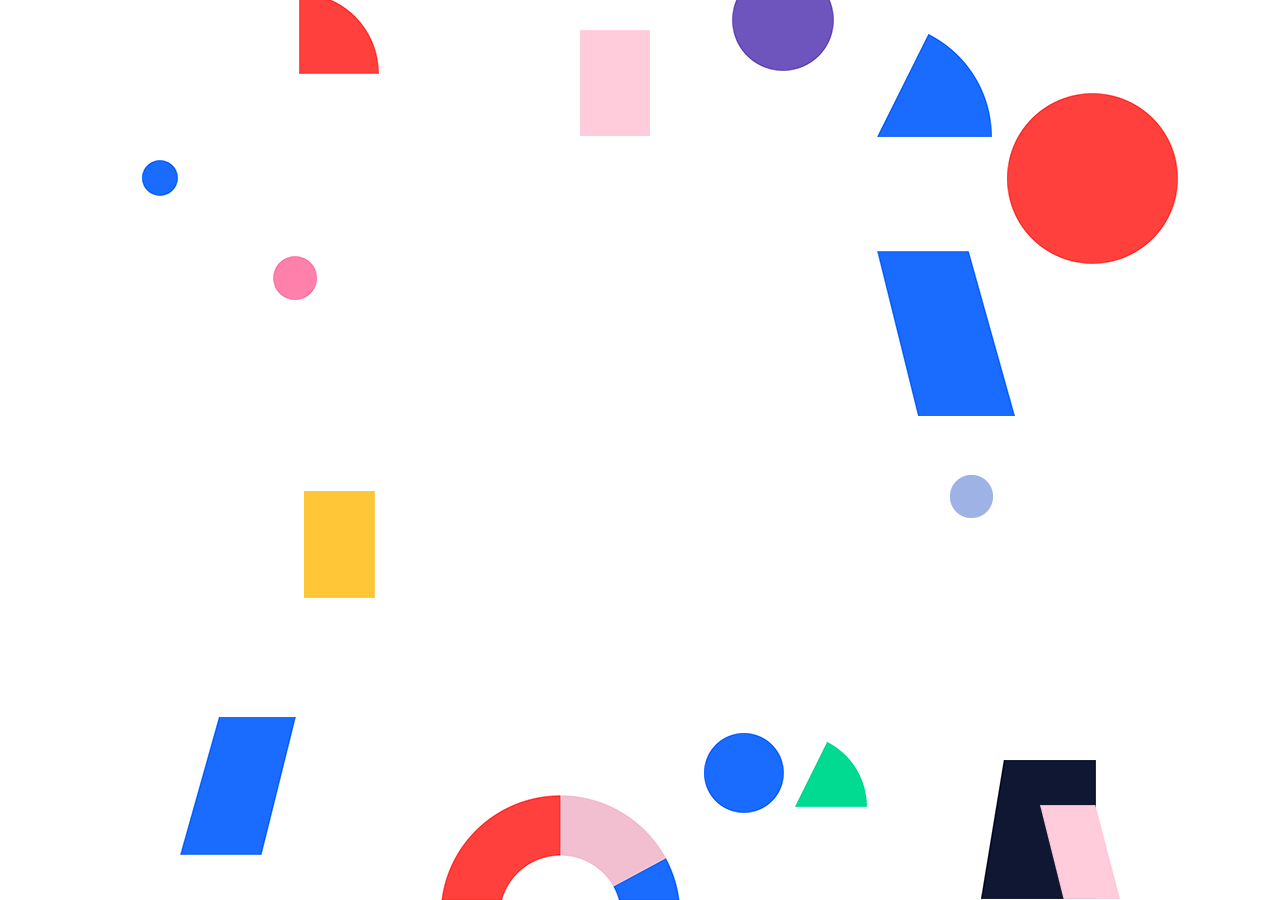
==== index.html @ 30b14adc "streamnyckel" ====
<!DOCTYPE html>
<html class="nojs html css_verticalspacer" lang="sv-SE">
 <head>

  <meta http-equiv="Content-type" content="text/html;charset=UTF-8"/>
  <meta name="generator" content="2018.1.0.386"/>
  <meta name="viewport" content="width=device-width, initial-scale=1.0"/>
  
  <script type="text/javascript">
   // Redirect to phone/tablet as necessary
(function(c,b,d){var a=function(){if(navigator.maxTouchPoints>1)return!0;if(window.matchMedia&&window.matchMedia("(-moz-touch-enabled)").matches)return!0;for(var a=["Webkit","Moz","O","ms","Khtml"],b=0,c=a.length;b<c;b++){var d=a[b]+"MaxTouchPoints";if(d in navigator&&navigator[d])return!0}try{return document.createEvent("TouchEvent"),!0}catch(f){}return!1}(),f=function(a){a+="=";for(var b=document.cookie.split(";"),c=0;c<b.length;c++){for(var d=b[c];d.charAt(0)==" ";)d=d.substring(1,d.length);if(d.indexOf(a)==
0)return d.substring(a.length,d.length)}return null};if(f("inbrowserediting")!="true"){var h,f=f("devicelock");f=="phone"&&d?h=d:f=="tablet"&&b&&(h=b);if(f!=c&&!h)if(window.matchMedia)window.matchMedia("(max-device-width: 415px)").matches&&d?h=d:window.matchMedia("(max-device-width: 960px)").matches&&b&&a&&(h=b);else{var c=Math.min(screen.width,screen.height)/(window.devicePixelRatio||1),f=window.screen.systemXDPI||0,g=window.screen.systemYDPI||0,f=f>0&&g>0?Math.min(screen.width/f,screen.height/g):
0;(c<=370||f!=0&&f<=3)&&d?h=d:c<=960&&b&&a&&(h=b)}if(h)document.location=h+(document.location.search||"")+(document.location.hash||""),document.write('<style type="text/css">body {visibility:hidden}</style>')}})("desktop","","phone/index.html");

// Update the 'nojs'/'js' class on the html node
document.documentElement.className = document.documentElement.className.replace(/\bnojs\b/g, 'js');

// Check that all required assets are uploaded and up-to-date
if(typeof Muse == "undefined") window.Muse = {}; window.Muse.assets = {"required":["museutils.js", "museconfig.js", "jquery.watch.js", "require.js", "index.css"], "outOfDate":[]};
</script>
  
  <link media="only screen and (max-width: 370px)" rel="alternate" href="http://gruppmenti.com/phone/index.html"/>
  <link rel="shortcut icon" href="images/grupp-6-favicon.ico?crc=494403687"/>
  <title>Grupp 6</title>
  <!-- CSS -->
  <link rel="stylesheet" type="text/css" href="css/site_global.css?crc=444006867"/>
  <link rel="stylesheet" type="text/css" href="css/index.css?crc=89581938" id="pagesheet"/>
   </head>
 <body>

  <div class="clearfix borderbox" id="page"><!-- group -->
   <div class="clip_frame grpelem" id="u119"><!-- image -->
    <img class="block" id="u119_img" src="images/asset%209%404x.png?crc=3999931089" alt="" data-heightwidthratio="1" data-image-width="36" data-image-height="36"/>
   </div>
   <div class="clearfix grpelem" id="ppu127"><!-- column -->
    <div class="clearfix colelem" id="pu127"><!-- group -->
     <div class="clip_frame grpelem" id="u127"><!-- image -->
      <img class="block" id="u127_img" src="images/asset%208%404x.png?crc=3978748004" alt="" data-heightwidthratio="1" data-image-width="171" data-image-height="171"/>
     </div>
     <div class="clip_frame grpelem" id="u134"><!-- image -->
      <img class="block" id="u134_img" src="images/asset%207%404x.png?crc=126326671" alt="" data-heightwidthratio="1" data-image-width="44" data-image-height="44"/>
     </div>
     <div class="clip_frame grpelem" id="u148"><!-- image -->
      <img class="block" id="u148_img" src="images/asset%204%404x.png?crc=3929236536" alt="" data-heightwidthratio="1" data-image-width="43" data-image-height="43"/>
     </div>
     <div class="clip_frame grpelem" id="u162"><!-- image -->
      <img class="block" id="u162_img" src="images/asset%203%404x.png?crc=2469941" alt="" data-heightwidthratio="0.8956521739130435" data-image-width="115" data-image-height="103"/>
     </div>
     <div class="clip_frame grpelem" id="u169"><!-- image -->
      <img class="block" id="u169_img" src="images/asset%2017%404x.png?crc=3908215790" alt="" data-heightwidthratio="1.0125" data-image-width="80" data-image-height="81"/>
     </div>
     <div class="clip_frame grpelem" id="u190"><!-- image -->
      <img class="block" id="u190_img" src="images/asset%2014%404x.png?crc=437207474" alt="" data-heightwidthratio="1.5070422535211268" data-image-width="71" data-image-height="107"/>
     </div>
     <div class="clip_frame grpelem" id="u197"><!-- image -->
      <img class="block" id="u197_img" src="images/asset%2013%404x.png?crc=3775338455" alt="" data-heightwidthratio="1.1956521739130435" data-image-width="138" data-image-height="165"/>
     </div>
     <div class="clip_frame grpelem" id="u204"><!-- image -->
      <img class="block" id="u204_img" src="images/asset%2012%404x.png?crc=4156228359" alt="" data-heightwidthratio="1.5142857142857142" data-image-width="70" data-image-height="106"/>
     </div>
     <div class="clip_frame grpelem" id="u225"><!-- image -->
      <img class="block" id="u225_img" src="images/asset%201%404x.png?crc=4146666003" alt="" data-heightwidthratio="1" data-image-width="102" data-image-height="102"/>
     </div>
     <div class="grpelem" id="u611"><!-- custom html -->
      <iframe width="560" height="315" src="https://www.youtube.com/embed/LFerAvViUhk" frameborder="0" allowfullscreen></iframe>
     </div>
    </div>
    <div class="clip_frame colelem" id="u183"><!-- image -->
     <img class="block" id="u183_img" src="images/asset%2015%404x.png?crc=84641388" alt="" data-heightwidthratio="0.9027777777777778" data-image-width="72" data-image-height="65"/>
    </div>
   </div>
   <div class="verticalspacer" data-offset-top="807" data-content-above-spacer="806" data-content-below-spacer="0" data-sizePolicy="fixed" data-pintopage="page_fixedLeft"></div>
   <div class="clip_frame grpelem" id="u155"><!-- image -->
    <img class="block" id="u155_img" src="images/asset%205%404x.png?crc=4247094340" alt="" data-heightwidthratio="1.1896551724137931" data-image-width="116" data-image-height="138"/>
   </div>
   <div class="clip_frame grpelem" id="u141"><!-- image -->
    <img class="block" id="u141_img" src="images/asset%206%404x-crop-u141.png?crc=4146587996" alt="" data-heightwidthratio="0.5791245791245792" data-image-width="297" data-image-height="172"/>
   </div>
   <div class="clip_frame grpelem" id="u176"><!-- image -->
    <img class="block" id="u176_img" src="images/asset%2016%404x.png?crc=4236354365" alt="" data-heightwidthratio="1" data-image-width="80" data-image-height="80"/>
   </div>
   <div class="clearfix grpelem" id="u279"><!-- group -->
    <div class="clip_frame grpelem" id="u211"><!-- image -->
     <img class="block" id="u211_img" src="images/asset%2011%404x.png?crc=3986397722" alt="" data-heightwidthratio="1.208695652173913" data-image-width="115" data-image-height="139"/>
    </div>
    <div class="clip_frame grpelem" id="u218"><!-- image -->
     <img class="block" id="u218_img" src="images/asset%2010%404x.png?crc=3288486" alt="" data-heightwidthratio="1.175" data-image-width="80" data-image-height="94"/>
    </div>
   </div>
  </div>
  <!-- Other scripts -->
  <script type="text/javascript">
   // Decide whether to suppress missing file error or not based on preference setting
var suppressMissingFileError = false
</script>
  <script type="text/javascript">
   window.Muse.assets.check=function(c){if(!window.Muse.assets.checked){window.Muse.assets.checked=!0;var b={},d=function(a,b){if(window.getComputedStyle){var c=window.getComputedStyle(a,null);return c&&c.getPropertyValue(b)||c&&c[b]||""}if(document.documentElement.currentStyle)return(c=a.currentStyle)&&c[b]||a.style&&a.style[b]||"";return""},a=function(a){if(a.match(/^rgb/))return a=a.replace(/\s+/g,"").match(/([\d\,]+)/gi)[0].split(","),(parseInt(a[0])<<16)+(parseInt(a[1])<<8)+parseInt(a[2]);if(a.match(/^\#/))return parseInt(a.substr(1),
16);return 0},f=function(f){for(var g=document.getElementsByTagName("link"),j=0;j<g.length;j++)if("text/css"==g[j].type){var l=(g[j].href||"").match(/\/?css\/([\w\-]+\.css)\?crc=(\d+)/);if(!l||!l[1]||!l[2])break;b[l[1]]=l[2]}g=document.createElement("div");g.className="version";g.style.cssText="display:none; width:1px; height:1px;";document.getElementsByTagName("body")[0].appendChild(g);for(j=0;j<Muse.assets.required.length;){var l=Muse.assets.required[j],k=l.match(/([\w\-\.]+)\.(\w+)$/),i=k&&k[1]?
k[1]:null,k=k&&k[2]?k[2]:null;switch(k.toLowerCase()){case "css":i=i.replace(/\W/gi,"_").replace(/^([^a-z])/gi,"_$1");g.className+=" "+i;i=a(d(g,"color"));k=a(d(g,"backgroundColor"));i!=0||k!=0?(Muse.assets.required.splice(j,1),"undefined"!=typeof b[l]&&(i!=b[l]>>>24||k!=(b[l]&16777215))&&Muse.assets.outOfDate.push(l)):j++;g.className="version";break;case "js":j++;break;default:throw Error("Unsupported file type: "+k);}}c?c().jquery!="1.8.3"&&Muse.assets.outOfDate.push("jquery-1.8.3.min.js"):Muse.assets.required.push("jquery-1.8.3.min.js");
g.parentNode.removeChild(g);if(Muse.assets.outOfDate.length||Muse.assets.required.length)g="En del filer på servern kanske saknas eller är felaktiga. Rensa webbläsarens cacheminne och försök igen. Kontakta webbplatsadministratören om problemet kvarstår.",f&&Muse.assets.outOfDate.length&&(g+="\nOut of date: "+Muse.assets.outOfDate.join(",")),f&&Muse.assets.required.length&&(g+="\nMissing: "+Muse.assets.required.join(",")),suppressMissingFileError?(g+="\nUse SuppressMissingFileError key in AppPrefs.xml to show missing file error pop up.",console.log(g)):alert(g)};location&&location.search&&location.search.match&&location.search.match(/muse_debug/gi)?
setTimeout(function(){f(!0)},5E3):f()}};
var muse_init=function(){require.config({baseUrl:""});require(["jquery","museutils","whatinput","jquery.watch"],function(c){var $ = c;$(document).ready(function(){try{
window.Muse.assets.check($);/* body */
Muse.Utils.transformMarkupToFixBrowserProblemsPreInit();/* body */
Muse.Utils.prepHyperlinks(true);/* body */
Muse.Utils.makeButtonsVisibleAfterSettingMinWidth();/* body */
Muse.Utils.fullPage('#page');/* 100% height page */
Muse.Utils.showWidgetsWhenReady();/* body */
Muse.Utils.transformMarkupToFixBrowserProblems();/* body */
}catch(b){if(b&&"function"==typeof b.notify?b.notify():Muse.Assert.fail("Error calling selector function: "+b),false)throw b;}})})};

</script>
  <!-- RequireJS script -->
  <script src="scripts/require.js?crc=7928878" type="text/javascript" async data-main="scripts/museconfig.js?crc=4286661555" onload="if (requirejs) requirejs.onError = function(requireType, requireModule) { if (requireType && requireType.toString && requireType.toString().indexOf && 0 <= requireType.toString().indexOf('#scripterror')) window.Muse.assets.check(); }" onerror="window.Muse.assets.check();"></script>
   </body>
</html>
---- css/site_global.css ----
html{min-height:100%;min-width:100%;-ms-text-size-adjust:none;}body,div,dl,dt,dd,ul,ol,li,nav,h1,h2,h3,h4,h5,h6,pre,code,form,fieldset,legend,input,button,textarea,p,blockquote,th,td,a{margin:0px;padding:0px;border-width:0px;border-style:solid;border-color:transparent;-webkit-transform-origin:left top;-ms-transform-origin:left top;-o-transform-origin:left top;transform-origin:left top;background-repeat:no-repeat;}button.submit-btn{-moz-box-sizing:content-box;-webkit-box-sizing:content-box;box-sizing:content-box;}.transition{-webkit-transition-property:background-image,background-position,background-color,border-color,border-radius,color,font-size,font-style,font-weight,letter-spacing,line-height,text-align,box-shadow,text-shadow,opacity;transition-property:background-image,background-position,background-color,border-color,border-radius,color,font-size,font-style,font-weight,letter-spacing,line-height,text-align,box-shadow,text-shadow,opacity;}.transition *{-webkit-transition:inherit;transition:inherit;}table{border-collapse:collapse;border-spacing:0px;}fieldset,img{border:0px;border-style:solid;-webkit-transform-origin:left top;-ms-transform-origin:left top;-o-transform-origin:left top;transform-origin:left top;}address,caption,cite,code,dfn,em,strong,th,var,optgroup{font-style:inherit;font-weight:inherit;}del,ins{text-decoration:none;}li{list-style:none;}caption,th{text-align:left;}h1,h2,h3,h4,h5,h6{font-size:100%;font-weight:inherit;}input,button,textarea,select,optgroup,option{font-family:inherit;font-size:inherit;font-style:inherit;font-weight:inherit;}.form-grp input,.form-grp textarea{-webkit-appearance:none;-webkit-border-radius:0;}body{font-family:Arial, Helvetica Neue, Helvetica, sans-serif;text-align:left;font-size:14px;line-height:17px;word-wrap:break-word;text-rendering:optimizeLegibility;-moz-font-feature-settings:'liga';-ms-font-feature-settings:'liga';-webkit-font-feature-settings:'liga';font-feature-settings:'liga';}a:link{color:#0000FF;text-decoration:underline;}a:visited{color:#800080;text-decoration:underline;}a:hover{color:#0000FF;text-decoration:underline;}a:active{color:#EE0000;text-decoration:underline;}a.nontext{color:black;text-decoration:none;font-style:normal;font-weight:normal;}.normal_text{color:#000000;direction:ltr;font-family:Arial, Helvetica Neue, Helvetica, sans-serif;font-size:14px;font-style:normal;font-weight:normal;letter-spacing:0px;line-height:17px;text-align:left;text-decoration:none;text-indent:0px;text-transform:none;vertical-align:0px;padding:0px;}.list0 li:before{position:absolute;right:100%;letter-spacing:0px;text-decoration:none;font-weight:normal;font-style:normal;}.rtl-list li:before{right:auto;left:100%;}.nls-None > li:before,.nls-None .list3 > li:before,.nls-None .list6 > li:before{margin-right:6px;content:'•';}.nls-None .list1 > li:before,.nls-None .list4 > li:before,.nls-None .list7 > li:before{margin-right:6px;content:'○';}.nls-None,.nls-None .list1,.nls-None .list2,.nls-None .list3,.nls-None .list4,.nls-None .list5,.nls-None .list6,.nls-None .list7,.nls-None .list8{padding-left:34px;}.nls-None.rtl-list,.nls-None .list1.rtl-list,.nls-None .list2.rtl-list,.nls-None .list3.rtl-list,.nls-None .list4.rtl-list,.nls-None .list5.rtl-list,.nls-None .list6.rtl-list,.nls-None .list7.rtl-list,.nls-None .list8.rtl-list{padding-left:0px;padding-right:34px;}.nls-None .list2 > li:before,.nls-None .list5 > li:before,.nls-None .list8 > li:before{margin-right:6px;content:'-';}.nls-None.rtl-list > li:before,.nls-None .list1.rtl-list > li:before,.nls-None .list2.rtl-list > li:before,.nls-None .list3.rtl-list > li:before,.nls-None .list4.rtl-list > li:before,.nls-None .list5.rtl-list > li:before,.nls-None .list6.rtl-list > li:before,.nls-None .list7.rtl-list > li:before,.nls-None .list8.rtl-list > li:before{margin-right:0px;margin-left:6px;}.TabbedPanelsTab{white-space:nowrap;}.MenuBar .MenuBarView,.MenuBar .SubMenuView{display:block;list-style:none;}.MenuBar .SubMenu{display:none;position:absolute;}.NoWrap{white-space:nowrap;word-wrap:normal;}.rootelem{margin-left:auto;margin-right:auto;}.colelem{display:inline;float:left;clear:both;}.clearfix:after{content:"\0020";visibility:hidden;display:block;height:0px;clear:both;}*:first-child+html .clearfix{zoom:1;}.clip_frame{overflow:hidden;}.popup_anchor{position:relative;width:0px;height:0px;}.allow_click_through *{pointer-events:auto;}.popup_element{z-index:100000;}.svg{display:block;vertical-align:top;}span.wrap{content:'';clear:left;display:block;}span.actAsInlineDiv{display:inline-block;}.position_content,.excludeFromNormalFlow{float:left;}.preload_images{position:absolute;overflow:hidden;left:-9999px;top:-9999px;height:1px;width:1px;}.preload{height:1px;width:1px;}.animateStates{-webkit-transition:0.3s ease-in-out;-moz-transition:0.3s ease-in-out;-o-transition:0.3s ease-in-out;transition:0.3s ease-in-out;}[data-whatinput="mouse"] *:focus,[data-whatinput="touch"] *:focus,input:focus,textarea:focus{outline:none;}textarea{resize:none;overflow:auto;}.allow_click_through,.fld-prompt{pointer-events:none;}.wrapped-input{position:absolute;top:0px;left:0px;background:transparent;border:none;}.submit-btn{z-index:50000;cursor:pointer;}.anchor_item{width:22px;height:18px;}.MenuBar .SubMenuVisible,.MenuBarVertical .SubMenuVisible,.MenuBar .SubMenu .SubMenuVisible,.popup_element.Active,span.actAsPara,.actAsDiv,a.nonblock.nontext,img.block{display:block;}.widget_invisible,.js .invi,.js .mse_pre_init{visibility:hidden;}.ose_ei{visibility:hidden;z-index:0;}.no_vert_scroll{overflow-y:hidden;}.always_vert_scroll{overflow-y:scroll;}.always_horz_scroll{overflow-x:scroll;}.fullscreen{overflow:hidden;left:0px;top:0px;position:fixed;height:100%;width:100%;-moz-box-sizing:border-box;-webkit-box-sizing:border-box;-ms-box-sizing:border-box;box-sizing:border-box;}.fullwidth{position:absolute;}.borderbox{-moz-box-sizing:border-box;-webkit-box-sizing:border-box;-ms-box-sizing:border-box;box-sizing:border-box;}.scroll_wrapper{position:absolute;overflow:auto;left:0px;right:0px;top:0px;bottom:0px;padding-top:0px;padding-bottom:0px;margin-top:0px;margin-bottom:0px;}.browser_width > *{position:absolute;left:0px;right:0px;}.grpelem,.accordion_wrapper{display:inline;float:left;}.fld-checkbox input[type=checkbox],.fld-radiobutton input[type=radio]{position:absolute;overflow:hidden;clip:rect(0px, 0px, 0px, 0px);height:1px;width:1px;margin:-1px;padding:0px;border:0px;}.fld-checkbox input[type=checkbox] + label,.fld-radiobutton input[type=radio] + label{display:inline-block;background-repeat:no-repeat;cursor:pointer;float:left;width:100%;height:100%;}.pointer_cursor,.fld-recaptcha-mode,.fld-recaptcha-refresh,.fld-recaptcha-help{cursor:pointer;}p,h1,h2,h3,h4,h5,h6,ol,ul,span.actAsPara{max-height:1000000px;}.superscript{vertical-align:super;font-size:66%;line-height:0px;}.subscript{vertical-align:sub;font-size:66%;line-height:0px;}.horizontalSlideShow{-ms-touch-action:pan-y;touch-action:pan-y;}.verticalSlideShow{-ms-touch-action:pan-x;touch-action:pan-x;}.colelem100,.verticalspacer{clear:both;}.list0 li,.MenuBar .MenuItemContainer,.SlideShowContentPanel .fullscreen img,.css_verticalspacer .verticalspacer{position:relative;}.popup_element.Inactive,.js .disn,.js .an_invi,.hidden,.breakpoint{display:none;}#muse_css_mq{position:absolute;display:none;background-color:#FFFFFE;}.fluid_height_spacer{width:0.01px;}.muse_check_css{display:none;position:fixed;}@media screen and (-webkit-min-device-pixel-ratio:0){body{text-rendering:auto;}}
---- css/index.css ----
.version.index{color:#000005;background-color:#56E972;}#page{z-index:1;min-height:600px;background-image:none;border-width:0px;border-color:#000000;background-color:transparent;width:100%;max-width:960px;margin-left:auto;margin-right:auto;}#u119{z-index:2;background-color:transparent;position:relative;margin-right:-10000px;margin-top:160px;width:3.75%;left:-1.88%;}#ppu127{z-index:0;margin-right:-10000px;margin-top:-31px;width:94.28%;margin-left:11.78%;}#pu127{z-index:4;width:100%;}#u127{z-index:4;background-color:transparent;position:relative;margin-right:-10000px;margin-top:124px;width:18.9%;left:81.11%;}#u134{z-index:6;background-color:transparent;position:relative;margin-right:-10000px;margin-top:287px;width:4.98%;}#u134_img{padding-right:2.2222222222222223%;width:97.78%;}#u148{z-index:10;background-color:transparent;position:relative;margin-right:-10000px;margin-top:506px;width:4.76%;left:74.81%;}#u162{z-index:14;background-color:transparent;position:relative;margin-right:-10000px;margin-top:65px;width:12.82%;left:66.75%;}#u162_img{padding-right:0.8620689655172413%;width:99.14%;}#u169{z-index:16;background-color:transparent;position:relative;margin-right:-10000px;margin-top:24px;width:8.84%;left:2.88%;}#u190{z-index:22;background-color:transparent;position:relative;margin-right:-10000px;margin-top:522px;width:7.85%;left:3.43%;}#u197{z-index:24;background-color:transparent;position:relative;margin-right:-10000px;margin-top:282px;width:15.25%;left:66.75%;}#u197_img{padding-bottom:0.7246376811594203%;width:100%;}#u204{z-index:26;background-color:transparent;position:relative;margin-right:-10000px;margin-top:61px;width:7.74%;left:33.93%;}#u204_img{padding-bottom:1.4285714285714286%;width:100%;}#u225{z-index:33;background-color:transparent;position:relative;margin-right:-10000px;width:11.39%;left:50.72%;}#u225_img{padding-right:0.9708737864077669%;width:99.03%;}#u611{z-index:35;min-height:319px;border-width:0px;border-color:transparent;background-color:transparent;position:relative;margin-right:-10000px;margin-top:203px;width:61.88%;left:9.62%;}#u183{z-index:20;background-color:transparent;margin-top:144px;position:relative;width:7.96%;margin-left:57.68%;}.css_verticalspacer .verticalspacer{height:calc(100vh - 806px);}#u155{z-index:12;background-color:transparent;position:relative;margin-right:-10000px;margin-top:-183px;width:12.09%;left:2.09%;}#u141{z-index:8;background-color:transparent;position:relative;margin-right:-10000px;margin-top:-172px;width:30.94%;left:25.73%;}#u176{z-index:18;background-color:transparent;position:relative;margin-right:-10000px;margin-top:-167px;width:8.34%;left:56.67%;}#u176_img{padding-bottom:1.25%;width:100%;}#u279{z-index:28;border-width:0px;border-color:transparent;background-color:transparent;position:relative;margin-right:-10000px;margin-top:-140px;width:14.48%;left:85.53%;}#u211{z-index:29;background-color:transparent;position:relative;margin-right:-10000px;width:82.74%;}#u211_img{padding-bottom:0.8695652173913043%;width:100%;}#u218{z-index:31;background-color:transparent;position:relative;margin-right:-10000px;margin-top:45px;width:57.56%;left:42.45%;}#u119_img,#u127_img,#u148_img,#u169_img,#u190_img,#u183_img,#u155_img,#u141_img,#u218_img{width:100%;}#muse_css_mq,.html{background-color:#FFFFFF;}body{position:relative;min-width:320px;}.verticalspacer{min-height:1px;}
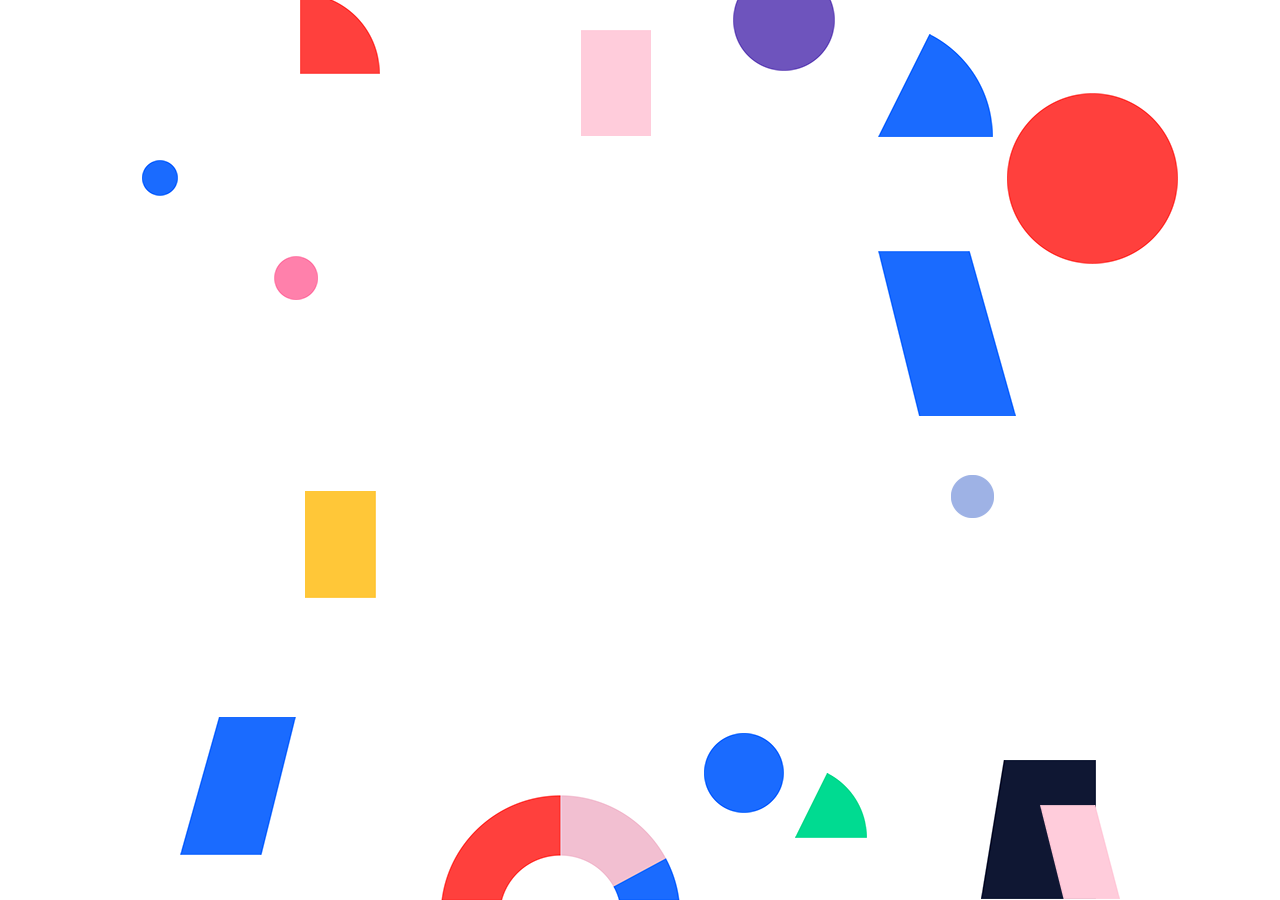
==== commit ee6ef0fe: "Justerade storlek på html" ====
--- a/index.html
+++ b/index.html
@@ -20,11 +20,11 @@
 </script>
   
   <link media="only screen and (max-width: 370px)" rel="alternate" href="http://gruppmenti.com/phone/index.html"/>
-  <link rel="shortcut icon" href="images/grupp-6-favicon.ico?crc=494403687"/>
+  <link rel="shortcut icon" href="images/grupp-6-favicon.ico?crc=4106469425"/>
   <title>Grupp 6</title>
   <!-- CSS -->
   <link rel="stylesheet" type="text/css" href="css/site_global.css?crc=444006867"/>
-  <link rel="stylesheet" type="text/css" href="css/index.css?crc=89581938" id="pagesheet"/>
+  <link rel="stylesheet" type="text/css" href="css/index.css?crc=445628219" id="pagesheet"/>
    </head>
  <body>
 
@@ -62,14 +62,14 @@
       <img class="block" id="u225_img" src="images/asset%201%404x.png?crc=4146666003" alt="" data-heightwidthratio="1" data-image-width="102" data-image-height="102"/>
      </div>
      <div class="grpelem" id="u611"><!-- custom html -->
-      <iframe width="560" height="315" src="https://www.youtube.com/embed/LFerAvViUhk" frameborder="0" allowfullscreen></iframe>
+      <iframe width="806" height="453" src="https://www.youtube.com/embed/LFerAvViUhk" frameborder="0" allowfullscreen></iframe>
      </div>
     </div>
     <div class="clip_frame colelem" id="u183"><!-- image -->
      <img class="block" id="u183_img" src="images/asset%2015%404x.png?crc=84641388" alt="" data-heightwidthratio="0.9027777777777778" data-image-width="72" data-image-height="65"/>
     </div>
    </div>
-   <div class="verticalspacer" data-offset-top="807" data-content-above-spacer="806" data-content-below-spacer="0" data-sizePolicy="fixed" data-pintopage="page_fixedLeft"></div>
+   <div class="verticalspacer" data-offset-top="838" data-content-above-spacer="837" data-content-below-spacer="0" data-sizePolicy="fixed" data-pintopage="page_fixedLeft"></div>
    <div class="clip_frame grpelem" id="u155"><!-- image -->
     <img class="block" id="u155_img" src="images/asset%205%404x.png?crc=4247094340" alt="" data-heightwidthratio="1.1896551724137931" data-image-width="116" data-image-height="138"/>
    </div>
--- a/css/index.css
+++ b/css/index.css
@@ -1 +1 @@
-.version.index{color:#000005;background-color:#56E972;}#page{z-index:1;min-height:600px;background-image:none;border-width:0px;border-color:#000000;background-color:transparent;width:100%;max-width:960px;margin-left:auto;margin-right:auto;}#u119{z-index:2;background-color:transparent;position:relative;margin-right:-10000px;margin-top:160px;width:3.75%;left:-1.88%;}#ppu127{z-index:0;margin-right:-10000px;margin-top:-31px;width:94.28%;margin-left:11.78%;}#pu127{z-index:4;width:100%;}#u127{z-index:4;background-color:transparent;position:relative;margin-right:-10000px;margin-top:124px;width:18.9%;left:81.11%;}#u134{z-index:6;background-color:transparent;position:relative;margin-right:-10000px;margin-top:287px;width:4.98%;}#u134_img{padding-right:2.2222222222222223%;width:97.78%;}#u148{z-index:10;background-color:transparent;position:relative;margin-right:-10000px;margin-top:506px;width:4.76%;left:74.81%;}#u162{z-index:14;background-color:transparent;position:relative;margin-right:-10000px;margin-top:65px;width:12.82%;left:66.75%;}#u162_img{padding-right:0.8620689655172413%;width:99.14%;}#u169{z-index:16;background-color:transparent;position:relative;margin-right:-10000px;margin-top:24px;width:8.84%;left:2.88%;}#u190{z-index:22;background-color:transparent;position:relative;margin-right:-10000px;margin-top:522px;width:7.85%;left:3.43%;}#u197{z-index:24;background-color:transparent;position:relative;margin-right:-10000px;margin-top:282px;width:15.25%;left:66.75%;}#u197_img{padding-bottom:0.7246376811594203%;width:100%;}#u204{z-index:26;background-color:transparent;position:relative;margin-right:-10000px;margin-top:61px;width:7.74%;left:33.93%;}#u204_img{padding-bottom:1.4285714285714286%;width:100%;}#u225{z-index:33;background-color:transparent;position:relative;margin-right:-10000px;width:11.39%;left:50.72%;}#u225_img{padding-right:0.9708737864077669%;width:99.03%;}#u611{z-index:35;min-height:319px;border-width:0px;border-color:transparent;background-color:transparent;position:relative;margin-right:-10000px;margin-top:203px;width:61.88%;left:9.62%;}#u183{z-index:20;background-color:transparent;margin-top:144px;position:relative;width:7.96%;margin-left:57.68%;}.css_verticalspacer .verticalspacer{height:calc(100vh - 806px);}#u155{z-index:12;background-color:transparent;position:relative;margin-right:-10000px;margin-top:-183px;width:12.09%;left:2.09%;}#u141{z-index:8;background-color:transparent;position:relative;margin-right:-10000px;margin-top:-172px;width:30.94%;left:25.73%;}#u176{z-index:18;background-color:transparent;position:relative;margin-right:-10000px;margin-top:-167px;width:8.34%;left:56.67%;}#u176_img{padding-bottom:1.25%;width:100%;}#u279{z-index:28;border-width:0px;border-color:transparent;background-color:transparent;position:relative;margin-right:-10000px;margin-top:-140px;width:14.48%;left:85.53%;}#u211{z-index:29;background-color:transparent;position:relative;margin-right:-10000px;width:82.74%;}#u211_img{padding-bottom:0.8695652173913043%;width:100%;}#u218{z-index:31;background-color:transparent;position:relative;margin-right:-10000px;margin-top:45px;width:57.56%;left:42.45%;}#u119_img,#u127_img,#u148_img,#u169_img,#u190_img,#u183_img,#u155_img,#u141_img,#u218_img{width:100%;}#muse_css_mq,.html{background-color:#FFFFFF;}body{position:relative;min-width:320px;}.verticalspacer{min-height:1px;}+.version.index{color:#00001A;background-color:#8FBF3B;}#page{z-index:1;min-height:600px;background-image:none;border-width:0px;border-color:#000000;background-color:transparent;width:100%;max-width:960px;margin-left:auto;margin-right:auto;}#u119{z-index:2;background-color:transparent;position:relative;margin-right:-10000px;margin-top:160px;width:3.75%;left:-1.88%;}#ppu127{z-index:0;margin-right:-10000px;margin-top:-31px;width:100.53%;}#pu127{z-index:4;width:100%;}#u127{z-index:4;background-color:transparent;position:relative;margin-right:-10000px;margin-top:124px;width:17.73%;left:82.28%;margin-left:5.5%;}#u134{z-index:6;background-color:transparent;position:relative;margin-right:-10000px;margin-top:287px;width:4.67%;left:6.33%;margin-left:5.5%;}#u134_img{padding-right:2.2222222222222223%;width:97.78%;}#u148{z-index:10;background-color:transparent;position:relative;margin-right:-10000px;margin-top:506px;width:4.46%;left:76.48%;margin-left:5.5%;}#u162{z-index:14;background-color:transparent;position:relative;margin-right:-10000px;margin-top:65px;width:12.03%;left:68.92%;margin-left:5.5%;}#u162_img{padding-right:0.8620689655172413%;width:99.14%;}#u169{z-index:16;background-color:transparent;position:relative;margin-right:-10000px;margin-top:24px;width:8.3%;left:9.02%;margin-left:5.5%;}#u190{z-index:22;background-color:transparent;position:relative;margin-right:-10000px;margin-top:522px;width:7.36%;left:9.54%;margin-left:5.5%;}#u197{z-index:24;background-color:transparent;position:relative;margin-right:-10000px;margin-top:282px;width:14.31%;left:68.92%;margin-left:5.5%;}#u197_img{padding-bottom:0.7246376811594203%;width:100%;}#u204{z-index:26;background-color:transparent;position:relative;margin-right:-10000px;margin-top:61px;width:7.26%;left:38.14%;margin-left:5.5%;}#u204_img{padding-bottom:1.4285714285714286%;width:100%;}#u225{z-index:33;background-color:transparent;position:relative;margin-right:-10000px;width:10.68%;left:53.89%;margin-left:5.5%;}#u225_img{padding-right:0.9708737864077669%;width:99.03%;}#u611{z-index:35;min-height:457px;border-width:0px;border-color:transparent;background-color:transparent;position:relative;margin-right:-10000px;margin-top:184px;width:83.53%;margin-left:7.98%;left:-25px;}#u183{z-index:20;background-color:transparent;margin-top:163px;position:relative;width:7.47%;left:0%;margin-left:65.81%;}.css_verticalspacer .verticalspacer{height:calc(100vh - 837px);}#u155{z-index:12;background-color:transparent;position:relative;margin-right:-10000px;margin-top:-183px;width:12.09%;left:2.09%;}#u141{z-index:8;background-color:transparent;position:relative;margin-right:-10000px;margin-top:-172px;width:30.94%;left:25.73%;}#u176{z-index:18;background-color:transparent;position:relative;margin-right:-10000px;margin-top:-167px;width:8.34%;left:56.67%;}#u176_img{padding-bottom:1.25%;width:100%;}#u279{z-index:28;border-width:0px;border-color:transparent;background-color:transparent;position:relative;margin-right:-10000px;margin-top:-140px;width:14.48%;left:85.53%;}#u211{z-index:29;background-color:transparent;position:relative;margin-right:-10000px;width:82.74%;}#u211_img{padding-bottom:0.8695652173913043%;width:100%;}#u218{z-index:31;background-color:transparent;position:relative;margin-right:-10000px;margin-top:45px;width:57.56%;left:42.45%;}#u119_img,#u127_img,#u148_img,#u169_img,#u190_img,#u183_img,#u155_img,#u141_img,#u218_img{width:100%;}#muse_css_mq,.html{background-color:#FFFFFF;}body{position:relative;min-width:320px;}.verticalspacer{min-height:1px;}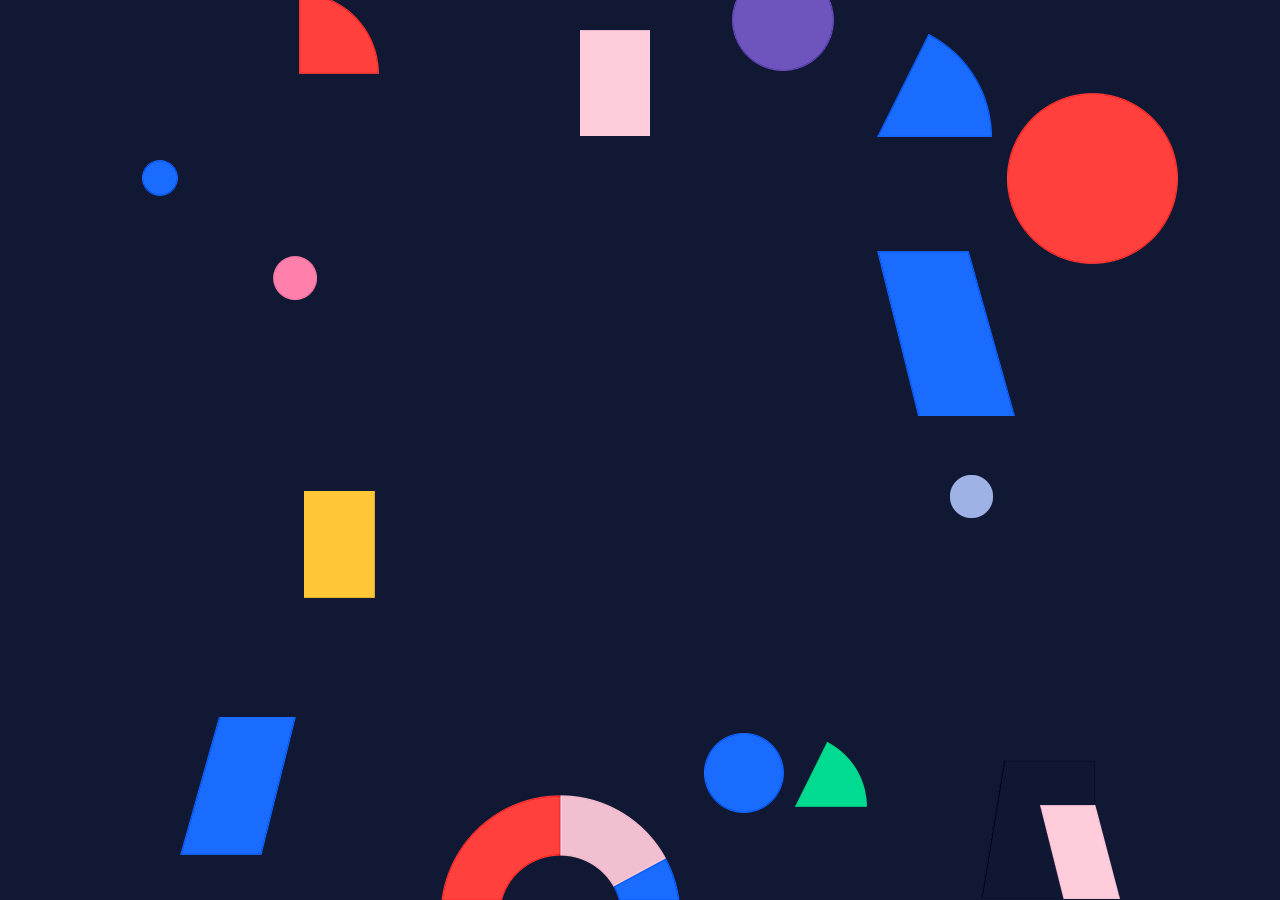
==== commit 4f80c7d8: "Senaste embedlänken" ====
--- a/index.html
+++ b/index.html
@@ -20,11 +20,11 @@
 </script>
   
   <link media="only screen and (max-width: 370px)" rel="alternate" href="http://gruppmenti.com/phone/index.html"/>
-  <link rel="shortcut icon" href="images/grupp-6-favicon.ico?crc=4106469425"/>
+  <link rel="shortcut icon" href="images/grupp-6-favicon.ico?crc=494403687"/>
   <title>Grupp 6</title>
   <!-- CSS -->
   <link rel="stylesheet" type="text/css" href="css/site_global.css?crc=444006867"/>
-  <link rel="stylesheet" type="text/css" href="css/index.css?crc=445628219" id="pagesheet"/>
+  <link rel="stylesheet" type="text/css" href="css/index.css?crc=4260959062" id="pagesheet"/>
    </head>
  <body>
 
@@ -62,14 +62,14 @@
       <img class="block" id="u225_img" src="images/asset%201%404x.png?crc=4146666003" alt="" data-heightwidthratio="1" data-image-width="102" data-image-height="102"/>
      </div>
      <div class="grpelem" id="u611"><!-- custom html -->
-      <iframe width="806" height="453" src="https://www.youtube.com/embed/LFerAvViUhk" frameborder="0" allowfullscreen></iframe>
+      <iframe width="560" height="315" src="https://www.youtube.com/embed/5cMgdKfL6yI" frameborder="0" allowfullscreen></iframe>
      </div>
     </div>
     <div class="clip_frame colelem" id="u183"><!-- image -->
      <img class="block" id="u183_img" src="images/asset%2015%404x.png?crc=84641388" alt="" data-heightwidthratio="0.9027777777777778" data-image-width="72" data-image-height="65"/>
     </div>
    </div>
-   <div class="verticalspacer" data-offset-top="838" data-content-above-spacer="837" data-content-below-spacer="0" data-sizePolicy="fixed" data-pintopage="page_fixedLeft"></div>
+   <div class="verticalspacer" data-offset-top="807" data-content-above-spacer="806" data-content-below-spacer="0" data-sizePolicy="fixed" data-pintopage="page_fixedLeft"></div>
    <div class="clip_frame grpelem" id="u155"><!-- image -->
     <img class="block" id="u155_img" src="images/asset%205%404x.png?crc=4247094340" alt="" data-heightwidthratio="1.1896551724137931" data-image-width="116" data-image-height="138"/>
    </div>
--- a/css/index.css
+++ b/css/index.css
@@ -1 +1 @@
-.version.index{color:#00001A;background-color:#8FBF3B;}#page{z-index:1;min-height:600px;background-image:none;border-width:0px;border-color:#000000;background-color:transparent;width:100%;max-width:960px;margin-left:auto;margin-right:auto;}#u119{z-index:2;background-color:transparent;position:relative;margin-right:-10000px;margin-top:160px;width:3.75%;left:-1.88%;}#ppu127{z-index:0;margin-right:-10000px;margin-top:-31px;width:100.53%;}#pu127{z-index:4;width:100%;}#u127{z-index:4;background-color:transparent;position:relative;margin-right:-10000px;margin-top:124px;width:17.73%;left:82.28%;margin-left:5.5%;}#u134{z-index:6;background-color:transparent;position:relative;margin-right:-10000px;margin-top:287px;width:4.67%;left:6.33%;margin-left:5.5%;}#u134_img{padding-right:2.2222222222222223%;width:97.78%;}#u148{z-index:10;background-color:transparent;position:relative;margin-right:-10000px;margin-top:506px;width:4.46%;left:76.48%;margin-left:5.5%;}#u162{z-index:14;background-color:transparent;position:relative;margin-right:-10000px;margin-top:65px;width:12.03%;left:68.92%;margin-left:5.5%;}#u162_img{padding-right:0.8620689655172413%;width:99.14%;}#u169{z-index:16;background-color:transparent;position:relative;margin-right:-10000px;margin-top:24px;width:8.3%;left:9.02%;margin-left:5.5%;}#u190{z-index:22;background-color:transparent;position:relative;margin-right:-10000px;margin-top:522px;width:7.36%;left:9.54%;margin-left:5.5%;}#u197{z-index:24;background-color:transparent;position:relative;margin-right:-10000px;margin-top:282px;width:14.31%;left:68.92%;margin-left:5.5%;}#u197_img{padding-bottom:0.7246376811594203%;width:100%;}#u204{z-index:26;background-color:transparent;position:relative;margin-right:-10000px;margin-top:61px;width:7.26%;left:38.14%;margin-left:5.5%;}#u204_img{padding-bottom:1.4285714285714286%;width:100%;}#u225{z-index:33;background-color:transparent;position:relative;margin-right:-10000px;width:10.68%;left:53.89%;margin-left:5.5%;}#u225_img{padding-right:0.9708737864077669%;width:99.03%;}#u611{z-index:35;min-height:457px;border-width:0px;border-color:transparent;background-color:transparent;position:relative;margin-right:-10000px;margin-top:184px;width:83.53%;margin-left:7.98%;left:-25px;}#u183{z-index:20;background-color:transparent;margin-top:163px;position:relative;width:7.47%;left:0%;margin-left:65.81%;}.css_verticalspacer .verticalspacer{height:calc(100vh - 837px);}#u155{z-index:12;background-color:transparent;position:relative;margin-right:-10000px;margin-top:-183px;width:12.09%;left:2.09%;}#u141{z-index:8;background-color:transparent;position:relative;margin-right:-10000px;margin-top:-172px;width:30.94%;left:25.73%;}#u176{z-index:18;background-color:transparent;position:relative;margin-right:-10000px;margin-top:-167px;width:8.34%;left:56.67%;}#u176_img{padding-bottom:1.25%;width:100%;}#u279{z-index:28;border-width:0px;border-color:transparent;background-color:transparent;position:relative;margin-right:-10000px;margin-top:-140px;width:14.48%;left:85.53%;}#u211{z-index:29;background-color:transparent;position:relative;margin-right:-10000px;width:82.74%;}#u211_img{padding-bottom:0.8695652173913043%;width:100%;}#u218{z-index:31;background-color:transparent;position:relative;margin-right:-10000px;margin-top:45px;width:57.56%;left:42.45%;}#u119_img,#u127_img,#u148_img,#u169_img,#u190_img,#u183_img,#u155_img,#u141_img,#u218_img{width:100%;}#muse_css_mq,.html{background-color:#FFFFFF;}body{position:relative;min-width:320px;}.verticalspacer{min-height:1px;}+.version.index{color:#0000FD;background-color:#F91356;}#muse_css_mq{background-color:#FFFFFF;}#page{z-index:1;min-height:600px;background-image:none;border-width:0px;border-color:#000000;background-color:transparent;width:100%;max-width:960px;margin-left:auto;margin-right:auto;}#u119{z-index:2;background-color:transparent;position:relative;margin-right:-10000px;margin-top:160px;width:3.75%;left:-1.88%;}#ppu127{z-index:0;margin-right:-10000px;margin-top:-31px;width:94.28%;margin-left:11.78%;}#pu127{z-index:4;width:100%;}#u127{z-index:4;background-color:transparent;position:relative;margin-right:-10000px;margin-top:124px;width:18.9%;left:81.11%;}#u134{z-index:6;background-color:transparent;position:relative;margin-right:-10000px;margin-top:287px;width:4.98%;}#u134_img{padding-right:2.2222222222222223%;width:97.78%;}#u148{z-index:10;background-color:transparent;position:relative;margin-right:-10000px;margin-top:506px;width:4.76%;left:74.81%;}#u162{z-index:14;background-color:transparent;position:relative;margin-right:-10000px;margin-top:65px;width:12.82%;left:66.75%;}#u162_img{padding-right:0.8620689655172413%;width:99.14%;}#u169{z-index:16;background-color:transparent;position:relative;margin-right:-10000px;margin-top:24px;width:8.84%;left:2.88%;}#u190{z-index:22;background-color:transparent;position:relative;margin-right:-10000px;margin-top:522px;width:7.85%;left:3.43%;}#u197{z-index:24;background-color:transparent;position:relative;margin-right:-10000px;margin-top:282px;width:15.25%;left:66.75%;}#u197_img{padding-bottom:0.7246376811594203%;width:100%;}#u204{z-index:26;background-color:transparent;position:relative;margin-right:-10000px;margin-top:61px;width:7.74%;left:33.93%;}#u204_img{padding-bottom:1.4285714285714286%;width:100%;}#u225{z-index:33;background-color:transparent;position:relative;margin-right:-10000px;width:11.39%;left:50.72%;}#u225_img{padding-right:0.9708737864077669%;width:99.03%;}#u611{z-index:35;min-height:319px;border-width:0px;border-color:transparent;background-color:transparent;position:relative;margin-right:-10000px;margin-top:203px;width:61.88%;left:9.62%;}#u183{z-index:20;background-color:transparent;margin-top:144px;position:relative;width:7.96%;margin-left:57.68%;}.css_verticalspacer .verticalspacer{height:calc(100vh - 806px);}#u155{z-index:12;background-color:transparent;position:relative;margin-right:-10000px;margin-top:-183px;width:12.09%;left:2.09%;}#u141{z-index:8;background-color:transparent;position:relative;margin-right:-10000px;margin-top:-172px;width:30.94%;left:25.73%;}#u176{z-index:18;background-color:transparent;position:relative;margin-right:-10000px;margin-top:-167px;width:8.34%;left:56.67%;}#u176_img{padding-bottom:1.25%;width:100%;}#u279{z-index:28;border-width:0px;border-color:transparent;background-color:transparent;position:relative;margin-right:-10000px;margin-top:-140px;width:14.48%;left:85.53%;}#u211{z-index:29;background-color:transparent;position:relative;margin-right:-10000px;width:82.74%;}#u211_img{padding-bottom:0.8695652173913043%;width:100%;}#u218{z-index:31;background-color:transparent;position:relative;margin-right:-10000px;margin-top:45px;width:57.56%;left:42.45%;}#u119_img,#u127_img,#u148_img,#u169_img,#u190_img,#u183_img,#u155_img,#u141_img,#u218_img{width:100%;}.html{background-color:#101834;}body{position:relative;min-width:320px;}.verticalspacer{min-height:1px;}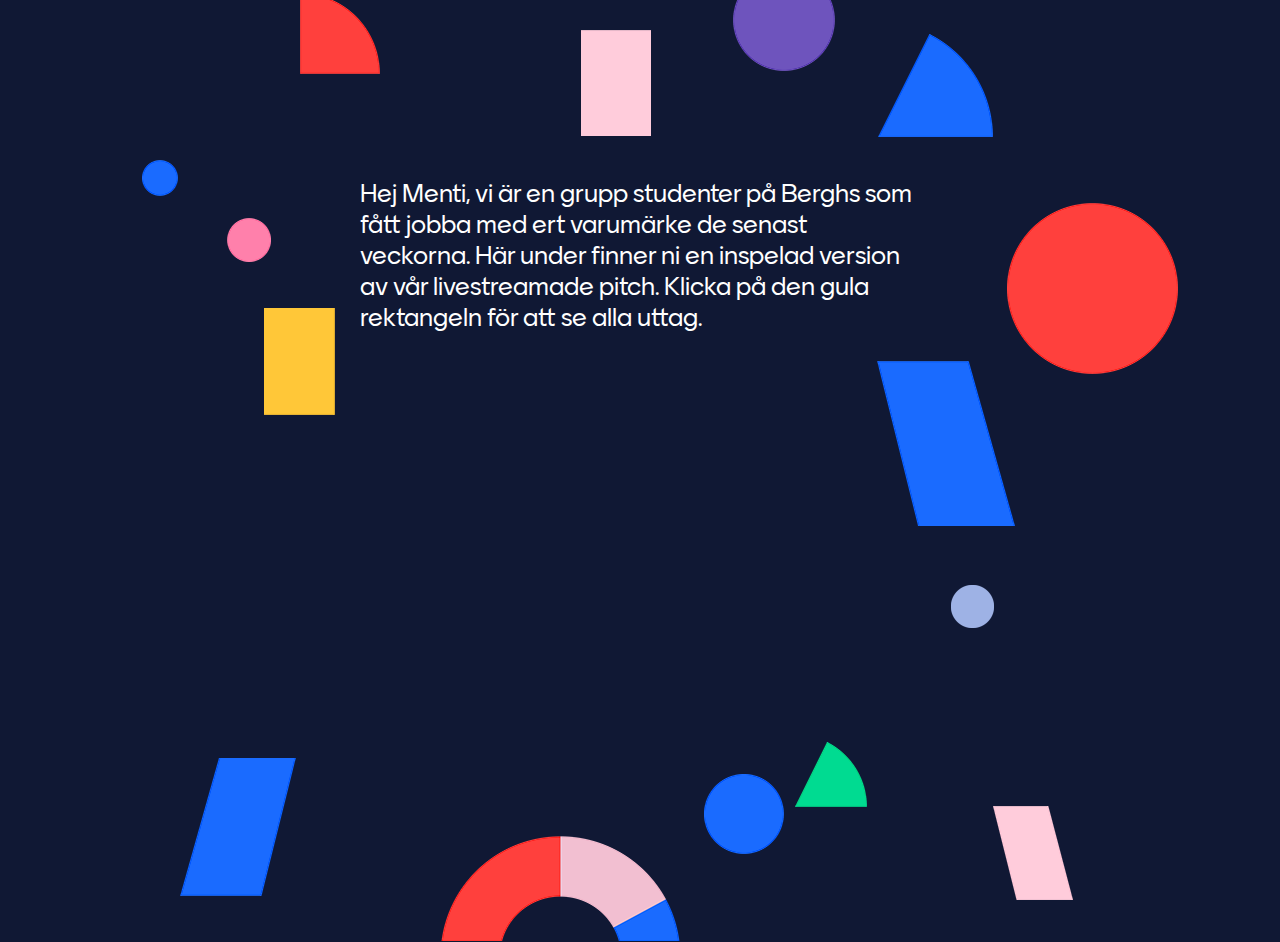
==== commit 1f794175: "Uttag" ====
--- a/index.html
+++ b/index.html
@@ -24,36 +24,22 @@
   <title>Grupp 6</title>
   <!-- CSS -->
   <link rel="stylesheet" type="text/css" href="css/site_global.css?crc=444006867"/>
-  <link rel="stylesheet" type="text/css" href="css/index.css?crc=4260959062" id="pagesheet"/>
-   </head>
+  <link rel="stylesheet" type="text/css" href="css/index.css?crc=259575521" id="pagesheet"/>
+    <!--/*
+
+*/
+-->
+ </head>
  <body>
 
   <div class="clearfix borderbox" id="page"><!-- group -->
    <div class="clip_frame grpelem" id="u119"><!-- image -->
     <img class="block" id="u119_img" src="images/asset%209%404x.png?crc=3999931089" alt="" data-heightwidthratio="1" data-image-width="36" data-image-height="36"/>
    </div>
-   <div class="clearfix grpelem" id="ppu127"><!-- column -->
-    <div class="clearfix colelem" id="pu127"><!-- group -->
-     <div class="clip_frame grpelem" id="u127"><!-- image -->
-      <img class="block" id="u127_img" src="images/asset%208%404x.png?crc=3978748004" alt="" data-heightwidthratio="1" data-image-width="171" data-image-height="171"/>
-     </div>
-     <div class="clip_frame grpelem" id="u134"><!-- image -->
-      <img class="block" id="u134_img" src="images/asset%207%404x.png?crc=126326671" alt="" data-heightwidthratio="1" data-image-width="44" data-image-height="44"/>
-     </div>
-     <div class="clip_frame grpelem" id="u148"><!-- image -->
-      <img class="block" id="u148_img" src="images/asset%204%404x.png?crc=3929236536" alt="" data-heightwidthratio="1" data-image-width="43" data-image-height="43"/>
-     </div>
-     <div class="clip_frame grpelem" id="u162"><!-- image -->
-      <img class="block" id="u162_img" src="images/asset%203%404x.png?crc=2469941" alt="" data-heightwidthratio="0.8956521739130435" data-image-width="115" data-image-height="103"/>
-     </div>
+   <div class="clearfix grpelem" id="ppu169"><!-- column -->
+    <div class="clearfix colelem" id="pu169"><!-- group -->
      <div class="clip_frame grpelem" id="u169"><!-- image -->
       <img class="block" id="u169_img" src="images/asset%2017%404x.png?crc=3908215790" alt="" data-heightwidthratio="1.0125" data-image-width="80" data-image-height="81"/>
-     </div>
-     <div class="clip_frame grpelem" id="u190"><!-- image -->
-      <img class="block" id="u190_img" src="images/asset%2014%404x.png?crc=437207474" alt="" data-heightwidthratio="1.5070422535211268" data-image-width="71" data-image-height="107"/>
-     </div>
-     <div class="clip_frame grpelem" id="u197"><!-- image -->
-      <img class="block" id="u197_img" src="images/asset%2013%404x.png?crc=3775338455" alt="" data-heightwidthratio="1.1956521739130435" data-image-width="138" data-image-height="165"/>
      </div>
      <div class="clip_frame grpelem" id="u204"><!-- image -->
       <img class="block" id="u204_img" src="images/asset%2012%404x.png?crc=4156228359" alt="" data-heightwidthratio="1.5142857142857142" data-image-width="70" data-image-height="106"/>
@@ -61,8 +47,31 @@
      <div class="clip_frame grpelem" id="u225"><!-- image -->
       <img class="block" id="u225_img" src="images/asset%201%404x.png?crc=4146666003" alt="" data-heightwidthratio="1" data-image-width="102" data-image-height="102"/>
      </div>
+     <div class="clip_frame grpelem" id="u162"><!-- image -->
+      <img class="block" id="u162_img" src="images/asset%203%404x.png?crc=2469941" alt="" data-heightwidthratio="0.8956521739130435" data-image-width="115" data-image-height="103"/>
+     </div>
+    </div>
+    <div class="clearfix colelem" id="ppu134"><!-- group -->
+     <div class="clearfix grpelem" id="pu134"><!-- column -->
+      <div class="clip_frame colelem" id="u134"><!-- image -->
+       <img class="block" id="u134_img" src="images/asset%207%404x.png?crc=126326671" alt="" data-heightwidthratio="1" data-image-width="44" data-image-height="44"/>
+      </div>
+      <a class="nonblock nontext clip_frame colelem" id="u190" href="uttag.html"><!-- image --><img class="block" id="u190_img" src="images/asset%2014%404x.png?crc=437207474" alt="" data-heightwidthratio="1.5070422535211268" data-image-width="71" data-image-height="107"/></a>
+     </div>
+     <div class="clip_frame grpelem" id="u127"><!-- image -->
+      <img class="block" id="u127_img" src="images/asset%208%404x.png?crc=3978748004" alt="" data-heightwidthratio="1" data-image-width="171" data-image-height="171"/>
+     </div>
+     <div class="clip_frame grpelem" id="u148"><!-- image -->
+      <img class="block" id="u148_img" src="images/asset%204%404x.png?crc=3929236536" alt="" data-heightwidthratio="1" data-image-width="43" data-image-height="43"/>
+     </div>
+     <div class="clip_frame grpelem" id="u197"><!-- image -->
+      <img class="block" id="u197_img" src="images/asset%2013%404x.png?crc=3775338455" alt="" data-heightwidthratio="1.1956521739130435" data-image-width="138" data-image-height="165"/>
+     </div>
      <div class="grpelem" id="u611"><!-- custom html -->
-      <iframe width="560" height="315" src="https://www.youtube.com/embed/5cMgdKfL6yI" frameborder="0" allowfullscreen></iframe>
+      <iframe width="560" height="315" src="https://www.youtube.com/embed/iMoc2RZihbU?start=193" frameborder="0" allow="accelerometer; autoplay; clipboard-write; encrypted-media; gyroscope; picture-in-picture" allowfullscreen></iframe>
+     </div>
+     <div class="clearfix grpelem" id="u628-4"><!-- content -->
+      <p>Hej Menti, vi är en grupp studenter på Berghs som fått jobba med ert varumärke de senast veckorna. Här under finner ni en inspelad version av vår livestreamade pitch. Klicka på den gula rektangeln för att se alla uttag.</p>
      </div>
     </div>
     <div class="clip_frame colelem" id="u183"><!-- image -->
@@ -79,13 +88,8 @@
    <div class="clip_frame grpelem" id="u176"><!-- image -->
     <img class="block" id="u176_img" src="images/asset%2016%404x.png?crc=4236354365" alt="" data-heightwidthratio="1" data-image-width="80" data-image-height="80"/>
    </div>
-   <div class="clearfix grpelem" id="u279"><!-- group -->
-    <div class="clip_frame grpelem" id="u211"><!-- image -->
-     <img class="block" id="u211_img" src="images/asset%2011%404x.png?crc=3986397722" alt="" data-heightwidthratio="1.208695652173913" data-image-width="115" data-image-height="139"/>
-    </div>
-    <div class="clip_frame grpelem" id="u218"><!-- image -->
-     <img class="block" id="u218_img" src="images/asset%2010%404x.png?crc=3288486" alt="" data-heightwidthratio="1.175" data-image-width="80" data-image-height="94"/>
-    </div>
+   <div class="clip_frame grpelem" id="u218"><!-- image -->
+    <img class="block" id="u218_img" src="images/asset%2010%404x.png?crc=3288486" alt="" data-heightwidthratio="1.175" data-image-width="80" data-image-height="94"/>
    </div>
   </div>
   <!-- Other scripts -->
--- a/css/index.css
+++ b/css/index.css
@@ -1 +1,4 @@
-.version.index{color:#0000FD;background-color:#F91356;}#muse_css_mq{background-color:#FFFFFF;}#page{z-index:1;min-height:600px;background-image:none;border-width:0px;border-color:#000000;background-color:transparent;width:100%;max-width:960px;margin-left:auto;margin-right:auto;}#u119{z-index:2;background-color:transparent;position:relative;margin-right:-10000px;margin-top:160px;width:3.75%;left:-1.88%;}#ppu127{z-index:0;margin-right:-10000px;margin-top:-31px;width:94.28%;margin-left:11.78%;}#pu127{z-index:4;width:100%;}#u127{z-index:4;background-color:transparent;position:relative;margin-right:-10000px;margin-top:124px;width:18.9%;left:81.11%;}#u134{z-index:6;background-color:transparent;position:relative;margin-right:-10000px;margin-top:287px;width:4.98%;}#u134_img{padding-right:2.2222222222222223%;width:97.78%;}#u148{z-index:10;background-color:transparent;position:relative;margin-right:-10000px;margin-top:506px;width:4.76%;left:74.81%;}#u162{z-index:14;background-color:transparent;position:relative;margin-right:-10000px;margin-top:65px;width:12.82%;left:66.75%;}#u162_img{padding-right:0.8620689655172413%;width:99.14%;}#u169{z-index:16;background-color:transparent;position:relative;margin-right:-10000px;margin-top:24px;width:8.84%;left:2.88%;}#u190{z-index:22;background-color:transparent;position:relative;margin-right:-10000px;margin-top:522px;width:7.85%;left:3.43%;}#u197{z-index:24;background-color:transparent;position:relative;margin-right:-10000px;margin-top:282px;width:15.25%;left:66.75%;}#u197_img{padding-bottom:0.7246376811594203%;width:100%;}#u204{z-index:26;background-color:transparent;position:relative;margin-right:-10000px;margin-top:61px;width:7.74%;left:33.93%;}#u204_img{padding-bottom:1.4285714285714286%;width:100%;}#u225{z-index:33;background-color:transparent;position:relative;margin-right:-10000px;width:11.39%;left:50.72%;}#u225_img{padding-right:0.9708737864077669%;width:99.03%;}#u611{z-index:35;min-height:319px;border-width:0px;border-color:transparent;background-color:transparent;position:relative;margin-right:-10000px;margin-top:203px;width:61.88%;left:9.62%;}#u183{z-index:20;background-color:transparent;margin-top:144px;position:relative;width:7.96%;margin-left:57.68%;}.css_verticalspacer .verticalspacer{height:calc(100vh - 806px);}#u155{z-index:12;background-color:transparent;position:relative;margin-right:-10000px;margin-top:-183px;width:12.09%;left:2.09%;}#u141{z-index:8;background-color:transparent;position:relative;margin-right:-10000px;margin-top:-172px;width:30.94%;left:25.73%;}#u176{z-index:18;background-color:transparent;position:relative;margin-right:-10000px;margin-top:-167px;width:8.34%;left:56.67%;}#u176_img{padding-bottom:1.25%;width:100%;}#u279{z-index:28;border-width:0px;border-color:transparent;background-color:transparent;position:relative;margin-right:-10000px;margin-top:-140px;width:14.48%;left:85.53%;}#u211{z-index:29;background-color:transparent;position:relative;margin-right:-10000px;width:82.74%;}#u211_img{padding-bottom:0.8695652173913043%;width:100%;}#u218{z-index:31;background-color:transparent;position:relative;margin-right:-10000px;margin-top:45px;width:57.56%;left:42.45%;}#u119_img,#u127_img,#u148_img,#u169_img,#u190_img,#u183_img,#u155_img,#u141_img,#u218_img{width:100%;}.html{background-color:#101834;}body{position:relative;min-width:320px;}.verticalspacer{min-height:1px;}+/*
+
+*/
+.version.index{color:#00000F;background-color:#78CEE1;}#muse_css_mq{background-color:#FFFFFF;}#page{z-index:1;min-height:942px;background-image:none;border-width:0px;border-color:#000000;background-color:transparent;width:100%;max-width:960px;margin-left:auto;margin-right:auto;}#u119{z-index:2;background-color:transparent;position:relative;margin-right:-10000px;margin-top:160px;width:3.75%;left:-1.88%;}#ppu169{z-index:0;margin-right:-10000px;margin-top:-31px;width:99.07%;margin-left:6.98%;}#pu169{z-index:16;width:72.98%;margin-left:7.68%;}#u169{z-index:16;background-color:transparent;position:relative;margin-right:-10000px;margin-top:24px;width:11.53%;}#u204{z-index:26;background-color:transparent;position:relative;margin-right:-10000px;margin-top:61px;width:10.09%;left:40.49%;}#u204_img{padding-bottom:1.4285714285714286%;width:100%;}#u225{z-index:30;background-color:transparent;position:relative;margin-right:-10000px;width:14.85%;left:62.4%;}#u225_img{padding-right:0.9708737864077669%;width:99.03%;}#u162{z-index:14;background-color:transparent;position:relative;margin-right:-10000px;margin-top:65px;width:16.72%;left:83.29%;}#u162_img{padding-right:0.8620689655172413%;width:99.14%;}#ppu134{z-index:0;margin-top:41px;width:100%;}#pu134{z-index:6;padding-bottom:0px;margin-right:-10000px;margin-top:40px;width:11.36%;}#u134{z-index:6;background-color:transparent;position:relative;width:41.67%;}#u134_img{padding-right:2.2222222222222223%;width:97.78%;}#u190{z-index:22;background-color:transparent;margin-top:46px;position:relative;width:65.75%;margin-left:34.26%;}#u127{z-index:4;background-color:transparent;position:relative;margin-right:-10000px;margin-top:25px;width:17.99%;left:82.02%;}#u148{z-index:10;background-color:transparent;position:relative;margin-right:-10000px;margin-top:407px;width:4.53%;left:76.14%;}#u197{z-index:24;background-color:transparent;position:relative;margin-right:-10000px;margin-top:183px;width:14.52%;left:68.35%;}#u197_img{padding-bottom:0.7246376811594203%;width:100%;}#u611{z-index:32;min-height:319px;border-width:0px;border-color:transparent;background-color:transparent;position:relative;margin-right:-10000px;margin-top:196px;width:58.89%;left:13.99%;}#u628-4{z-index:33;min-height:171px;background-color:transparent;color:#FFFFFF;font-size:26px;line-height:31px;font-family:'__Menti_5';font-weight:400;position:relative;margin-right:-10000px;width:58.89%;left:13.99%;}#u183{z-index:20;background-color:transparent;margin-top:49px;position:relative;width:7.58%;margin-left:59.73%;}.css_verticalspacer .verticalspacer{height:calc(100vh - 806px);}#u155{z-index:12;background-color:transparent;position:relative;margin-right:-10000px;margin-top:-183px;width:12.09%;left:2.09%;}#u141{z-index:8;background-color:transparent;position:relative;margin-right:-10000px;margin-top:-172px;width:30.94%;left:25.73%;}#u176{z-index:18;background-color:transparent;position:relative;margin-right:-10000px;margin-top:-167px;width:8.34%;left:56.67%;}#u176_img{padding-bottom:1.25%;width:100%;}#u218{z-index:28;background-color:transparent;position:relative;margin-right:-10000px;margin-top:-135px;width:8.34%;left:86.78%;}#u119_img,#u169_img,#u190_img,#u127_img,#u148_img,#u183_img,#u155_img,#u141_img,#u218_img{width:100%;}.html{background-color:#101834;}body{position:relative;min-width:320px;}.verticalspacer{min-height:135px;}@font-face{font-family:'__Menti_5';src:url('../fonts/menti-regular.eot');src:local('☺'), url('../fonts/menti-regular.woff') format('woff');font-weight:400;font-style:normal;}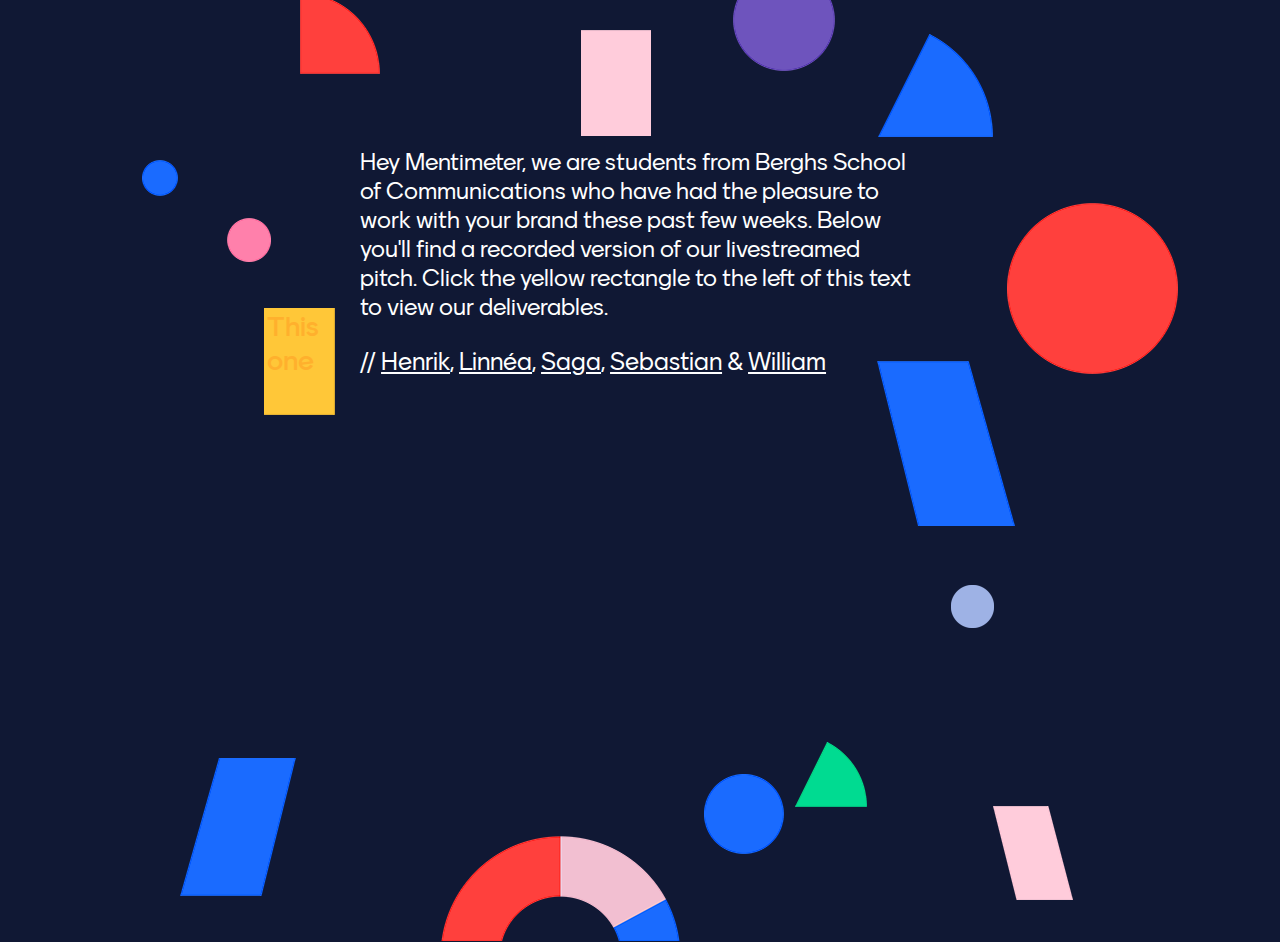
==== commit f1d6d748: "Fixade vimeo och länk till oss" ====
--- a/index.html
+++ b/index.html
@@ -20,12 +20,16 @@
 </script>
   
   <link media="only screen and (max-width: 370px)" rel="alternate" href="http://gruppmenti.com/phone/index.html"/>
-  <link rel="shortcut icon" href="images/grupp-6-favicon.ico?crc=494403687"/>
+  <link rel="shortcut icon" href="images/grupp-6-favicon.ico?crc=4106469425"/>
   <title>Grupp 6</title>
   <!-- CSS -->
-  <link rel="stylesheet" type="text/css" href="css/site_global.css?crc=444006867"/>
-  <link rel="stylesheet" type="text/css" href="css/index.css?crc=259575521" id="pagesheet"/>
-    <!--/*
+  <link rel="stylesheet" type="text/css" href="css/site_global.css?crc=531255699"/>
+  <link rel="stylesheet" type="text/css" href="css/index.css?crc=3778633725" id="pagesheet"/>
+    <!--HTML Widget code-->
+  
+<style type="text/css">#u1139.size_fluid_width_height iframe { position:absolute; left:0; top:0; }</style>
+
+  <!--/*
 
 */
 -->
@@ -56,7 +60,10 @@
       <div class="clip_frame colelem" id="u134"><!-- image -->
        <img class="block" id="u134_img" src="images/asset%207%404x.png?crc=126326671" alt="" data-heightwidthratio="1" data-image-width="44" data-image-height="44"/>
       </div>
-      <a class="nonblock nontext clip_frame colelem" id="u190" href="uttag.html"><!-- image --><img class="block" id="u190_img" src="images/asset%2014%404x.png?crc=437207474" alt="" data-heightwidthratio="1.5070422535211268" data-image-width="71" data-image-height="107"/></a>
+      <div class="clearfix colelem" id="u1154"><!-- group -->
+       <a class="nonblock nontext clip_frame grpelem" id="u190" href="uttag.html"><!-- image --><img class="block" id="u190_img" src="images/asset%2014%404x.png?crc=437207474" alt="" data-heightwidthratio="1.5070422535211268" data-image-width="71" data-image-height="107"/></a>
+       <a class="nonblock nontext clearfix grpelem" id="u1151-4" href="uttag.html"><!-- content --><p>This one</p></a>
+      </div>
      </div>
      <div class="clip_frame grpelem" id="u127"><!-- image -->
       <img class="block" id="u127_img" src="images/asset%208%404x.png?crc=3978748004" alt="" data-heightwidthratio="1" data-image-width="171" data-image-height="171"/>
@@ -64,18 +71,24 @@
      <div class="clip_frame grpelem" id="u148"><!-- image -->
       <img class="block" id="u148_img" src="images/asset%204%404x.png?crc=3929236536" alt="" data-heightwidthratio="1" data-image-width="43" data-image-height="43"/>
      </div>
+     <div class="clip_frame grpelem" id="u183"><!-- image -->
+      <img class="block" id="u183_img" src="images/asset%2015%404x.png?crc=84641388" alt="" data-heightwidthratio="0.9027777777777778" data-image-width="72" data-image-height="65"/>
+     </div>
      <div class="clip_frame grpelem" id="u197"><!-- image -->
       <img class="block" id="u197_img" src="images/asset%2013%404x.png?crc=3775338455" alt="" data-heightwidthratio="1.1956521739130435" data-image-width="138" data-image-height="165"/>
      </div>
-     <div class="grpelem" id="u611"><!-- custom html -->
-      <iframe width="560" height="315" src="https://www.youtube.com/embed/iMoc2RZihbU?start=193" frameborder="0" allow="accelerometer; autoplay; clipboard-write; encrypted-media; gyroscope; picture-in-picture" allowfullscreen></iframe>
+     <div class="clearfix grpelem" id="u628-4"><!-- content -->
+      <p>Hey Mentimeter, we are students from Berghs School of Communications who have had the pleasure to work with your brand these past few weeks. Below you'll find a recorded version of our livestreamed pitch. Click the yellow rectangle to the left of this text to view our deliverables.</p>
      </div>
-     <div class="clearfix grpelem" id="u628-4"><!-- content -->
-      <p>Hej Menti, vi är en grupp studenter på Berghs som fått jobba med ert varumärke de senast veckorna. Här under finner ni en inspelad version av vår livestreamade pitch. Klicka på den gula rektangeln för att se alla uttag.</p>
+     <div class="Vit clearfix grpelem" id="u1147-18"><!-- content -->
+      <p>// <a class="nonblock" href="http://henrikbilling.com/" target="_blank">Henrik</a>, <a class="nonblock" href="https://www.linkedin.com/in/linn%C3%A9a-amundson-422a79172/">Linnéa</a>, <a class="nonblock" href="http://sagawest.com" target="_blank">Saga</a>, <a class="nonblock" href="http://pandonis.com" target="_blank">Sebastian</a> &amp; <a class="nonblock" href="http://hirewilliam.com" target="_blank">William</a></p>
      </div>
-    </div>
-    <div class="clip_frame colelem" id="u183"><!-- image -->
-     <img class="block" id="u183_img" src="images/asset%2015%404x.png?crc=84641388" alt="" data-heightwidthratio="0.9027777777777778" data-image-width="72" data-image-height="65"/>
+     <div class="size_fluid_width_height grpelem" id="u1139" data-pintopage="page_fluidx" data-sizePolicy="fluidWidthHeight"><!-- custom html -->
+      <div class="fluid_height_spacer"></div>
+      
+    <iframe class="actAsDiv" style="width:100%;height:100%;" src="//player.vimeo.com/video/480832313?title=1&amp;byline=1&amp;portrait=0&amp;color=FFFFFF&amp;autoplay=0&amp;loop=0&amp;wmode=transparent" frameborder="0" webkitAllowFullScreen mozallowfullscreen allowFullScreen></iframe>
+
+     </div>
     </div>
    </div>
    <div class="verticalspacer" data-offset-top="807" data-content-above-spacer="806" data-content-below-spacer="0" data-sizePolicy="fixed" data-pintopage="page_fixedLeft"></div>
--- a/css/site_global.css
+++ b/css/site_global.css
@@ -1 +1 @@
-html{min-height:100%;min-width:100%;-ms-text-size-adjust:none;}body,div,dl,dt,dd,ul,ol,li,nav,h1,h2,h3,h4,h5,h6,pre,code,form,fieldset,legend,input,button,textarea,p,blockquote,th,td,a{margin:0px;padding:0px;border-width:0px;border-style:solid;border-color:transparent;-webkit-transform-origin:left top;-ms-transform-origin:left top;-o-transform-origin:left top;transform-origin:left top;background-repeat:no-repeat;}button.submit-btn{-moz-box-sizing:content-box;-webkit-box-sizing:content-box;box-sizing:content-box;}.transition{-webkit-transition-property:background-image,background-position,background-color,border-color,border-radius,color,font-size,font-style,font-weight,letter-spacing,line-height,text-align,box-shadow,text-shadow,opacity;transition-property:background-image,background-position,background-color,border-color,border-radius,color,font-size,font-style,font-weight,letter-spacing,line-height,text-align,box-shadow,text-shadow,opacity;}.transition *{-webkit-transition:inherit;transition:inherit;}table{border-collapse:collapse;border-spacing:0px;}fieldset,img{border:0px;border-style:solid;-webkit-transform-origin:left top;-ms-transform-origin:left top;-o-transform-origin:left top;transform-origin:left top;}address,caption,cite,code,dfn,em,strong,th,var,optgroup{font-style:inherit;font-weight:inherit;}del,ins{text-decoration:none;}li{list-style:none;}caption,th{text-align:left;}h1,h2,h3,h4,h5,h6{font-size:100%;font-weight:inherit;}input,button,textarea,select,optgroup,option{font-family:inherit;font-size:inherit;font-style:inherit;font-weight:inherit;}.form-grp input,.form-grp textarea{-webkit-appearance:none;-webkit-border-radius:0;}body{font-family:Arial, Helvetica Neue, Helvetica, sans-serif;text-align:left;font-size:14px;line-height:17px;word-wrap:break-word;text-rendering:optimizeLegibility;-moz-font-feature-settings:'liga';-ms-font-feature-settings:'liga';-webkit-font-feature-settings:'liga';font-feature-settings:'liga';}a:link{color:#0000FF;text-decoration:underline;}a:visited{color:#800080;text-decoration:underline;}a:hover{color:#0000FF;text-decoration:underline;}a:active{color:#EE0000;text-decoration:underline;}a.nontext{color:black;text-decoration:none;font-style:normal;font-weight:normal;}.normal_text{color:#000000;direction:ltr;font-family:Arial, Helvetica Neue, Helvetica, sans-serif;font-size:14px;font-style:normal;font-weight:normal;letter-spacing:0px;line-height:17px;text-align:left;text-decoration:none;text-indent:0px;text-transform:none;vertical-align:0px;padding:0px;}.list0 li:before{position:absolute;right:100%;letter-spacing:0px;text-decoration:none;font-weight:normal;font-style:normal;}.rtl-list li:before{right:auto;left:100%;}.nls-None > li:before,.nls-None .list3 > li:before,.nls-None .list6 > li:before{margin-right:6px;content:'•';}.nls-None .list1 > li:before,.nls-None .list4 > li:before,.nls-None .list7 > li:before{margin-right:6px;content:'○';}.nls-None,.nls-None .list1,.nls-None .list2,.nls-None .list3,.nls-None .list4,.nls-None .list5,.nls-None .list6,.nls-None .list7,.nls-None .list8{padding-left:34px;}.nls-None.rtl-list,.nls-None .list1.rtl-list,.nls-None .list2.rtl-list,.nls-None .list3.rtl-list,.nls-None .list4.rtl-list,.nls-None .list5.rtl-list,.nls-None .list6.rtl-list,.nls-None .list7.rtl-list,.nls-None .list8.rtl-list{padding-left:0px;padding-right:34px;}.nls-None .list2 > li:before,.nls-None .list5 > li:before,.nls-None .list8 > li:before{margin-right:6px;content:'-';}.nls-None.rtl-list > li:before,.nls-None .list1.rtl-list > li:before,.nls-None .list2.rtl-list > li:before,.nls-None .list3.rtl-list > li:before,.nls-None .list4.rtl-list > li:before,.nls-None .list5.rtl-list > li:before,.nls-None .list6.rtl-list > li:before,.nls-None .list7.rtl-list > li:before,.nls-None .list8.rtl-list > li:before{margin-right:0px;margin-left:6px;}.TabbedPanelsTab{white-space:nowrap;}.MenuBar .MenuBarView,.MenuBar .SubMenuView{display:block;list-style:none;}.MenuBar .SubMenu{display:none;position:absolute;}.NoWrap{white-space:nowrap;word-wrap:normal;}.rootelem{margin-left:auto;margin-right:auto;}.colelem{display:inline;float:left;clear:both;}.clearfix:after{content:"\0020";visibility:hidden;display:block;height:0px;clear:both;}*:first-child+html .clearfix{zoom:1;}.clip_frame{overflow:hidden;}.popup_anchor{position:relative;width:0px;height:0px;}.allow_click_through *{pointer-events:auto;}.popup_element{z-index:100000;}.svg{display:block;vertical-align:top;}span.wrap{content:'';clear:left;display:block;}span.actAsInlineDiv{display:inline-block;}.position_content,.excludeFromNormalFlow{float:left;}.preload_images{position:absolute;overflow:hidden;left:-9999px;top:-9999px;height:1px;width:1px;}.preload{height:1px;width:1px;}.animateStates{-webkit-transition:0.3s ease-in-out;-moz-transition:0.3s ease-in-out;-o-transition:0.3s ease-in-out;transition:0.3s ease-in-out;}[data-whatinput="mouse"] *:focus,[data-whatinput="touch"] *:focus,input:focus,textarea:focus{outline:none;}textarea{resize:none;overflow:auto;}.allow_click_through,.fld-prompt{pointer-events:none;}.wrapped-input{position:absolute;top:0px;left:0px;background:transparent;border:none;}.submit-btn{z-index:50000;cursor:pointer;}.anchor_item{width:22px;height:18px;}.MenuBar .SubMenuVisible,.MenuBarVertical .SubMenuVisible,.MenuBar .SubMenu .SubMenuVisible,.popup_element.Active,span.actAsPara,.actAsDiv,a.nonblock.nontext,img.block{display:block;}.widget_invisible,.js .invi,.js .mse_pre_init{visibility:hidden;}.ose_ei{visibility:hidden;z-index:0;}.no_vert_scroll{overflow-y:hidden;}.always_vert_scroll{overflow-y:scroll;}.always_horz_scroll{overflow-x:scroll;}.fullscreen{overflow:hidden;left:0px;top:0px;position:fixed;height:100%;width:100%;-moz-box-sizing:border-box;-webkit-box-sizing:border-box;-ms-box-sizing:border-box;box-sizing:border-box;}.fullwidth{position:absolute;}.borderbox{-moz-box-sizing:border-box;-webkit-box-sizing:border-box;-ms-box-sizing:border-box;box-sizing:border-box;}.scroll_wrapper{position:absolute;overflow:auto;left:0px;right:0px;top:0px;bottom:0px;padding-top:0px;padding-bottom:0px;margin-top:0px;margin-bottom:0px;}.browser_width > *{position:absolute;left:0px;right:0px;}.grpelem,.accordion_wrapper{display:inline;float:left;}.fld-checkbox input[type=checkbox],.fld-radiobutton input[type=radio]{position:absolute;overflow:hidden;clip:rect(0px, 0px, 0px, 0px);height:1px;width:1px;margin:-1px;padding:0px;border:0px;}.fld-checkbox input[type=checkbox] + label,.fld-radiobutton input[type=radio] + label{display:inline-block;background-repeat:no-repeat;cursor:pointer;float:left;width:100%;height:100%;}.pointer_cursor,.fld-recaptcha-mode,.fld-recaptcha-refresh,.fld-recaptcha-help{cursor:pointer;}p,h1,h2,h3,h4,h5,h6,ol,ul,span.actAsPara{max-height:1000000px;}.superscript{vertical-align:super;font-size:66%;line-height:0px;}.subscript{vertical-align:sub;font-size:66%;line-height:0px;}.horizontalSlideShow{-ms-touch-action:pan-y;touch-action:pan-y;}.verticalSlideShow{-ms-touch-action:pan-x;touch-action:pan-x;}.colelem100,.verticalspacer{clear:both;}.list0 li,.MenuBar .MenuItemContainer,.SlideShowContentPanel .fullscreen img,.css_verticalspacer .verticalspacer{position:relative;}.popup_element.Inactive,.js .disn,.js .an_invi,.hidden,.breakpoint{display:none;}#muse_css_mq{position:absolute;display:none;background-color:#FFFFFE;}.fluid_height_spacer{width:0.01px;}.muse_check_css{display:none;position:fixed;}@media screen and (-webkit-min-device-pixel-ratio:0){body{text-rendering:auto;}}+html{min-height:100%;min-width:100%;-ms-text-size-adjust:none;}body,div,dl,dt,dd,ul,ol,li,nav,h1,h2,h3,h4,h5,h6,pre,code,form,fieldset,legend,input,button,textarea,p,blockquote,th,td,a{margin:0px;padding:0px;border-width:0px;border-style:solid;border-color:transparent;-webkit-transform-origin:left top;-ms-transform-origin:left top;-o-transform-origin:left top;transform-origin:left top;background-repeat:no-repeat;}button.submit-btn{-moz-box-sizing:content-box;-webkit-box-sizing:content-box;box-sizing:content-box;}.transition{-webkit-transition-property:background-image,background-position,background-color,border-color,border-radius,color,font-size,font-style,font-weight,letter-spacing,line-height,text-align,box-shadow,text-shadow,opacity;transition-property:background-image,background-position,background-color,border-color,border-radius,color,font-size,font-style,font-weight,letter-spacing,line-height,text-align,box-shadow,text-shadow,opacity;}.transition *{-webkit-transition:inherit;transition:inherit;}table{border-collapse:collapse;border-spacing:0px;}fieldset,img{border:0px;border-style:solid;-webkit-transform-origin:left top;-ms-transform-origin:left top;-o-transform-origin:left top;transform-origin:left top;}address,caption,cite,code,dfn,em,strong,th,var,optgroup{font-style:inherit;font-weight:inherit;}del,ins{text-decoration:none;}li{list-style:none;}caption,th{text-align:left;}h1,h2,h3,h4,h5,h6{font-size:100%;font-weight:inherit;}input,button,textarea,select,optgroup,option{font-family:inherit;font-size:inherit;font-style:inherit;font-weight:inherit;}.form-grp input,.form-grp textarea{-webkit-appearance:none;-webkit-border-radius:0;}body{font-family:Arial, Helvetica Neue, Helvetica, sans-serif;text-align:left;font-size:14px;line-height:17px;word-wrap:break-word;text-rendering:optimizeLegibility;-moz-font-feature-settings:'liga';-ms-font-feature-settings:'liga';-webkit-font-feature-settings:'liga';font-feature-settings:'liga';}a:link{color:#0000FF;text-decoration:underline;}a:visited{color:#800080;text-decoration:underline;}a:hover{color:#0000FF;text-decoration:underline;}a:active{color:#EE0000;text-decoration:underline;}a.nontext{color:black;text-decoration:none;font-style:normal;font-weight:normal;}.Vit a:link{color:#FFFFFF;text-decoration:underline;}.Vit a:visited{color:#FFFFFF;text-decoration:underline;}.Vit a:hover{color:#FF0000;text-decoration:underline;}.Vit a:active{color:#FFFFFF;text-decoration:underline;}.normal_text{color:#000000;direction:ltr;font-family:Arial, Helvetica Neue, Helvetica, sans-serif;font-size:14px;font-style:normal;font-weight:normal;letter-spacing:0px;line-height:17px;text-align:left;text-decoration:none;text-indent:0px;text-transform:none;vertical-align:0px;padding:0px;}.list0 li:before{position:absolute;right:100%;letter-spacing:0px;text-decoration:none;font-weight:normal;font-style:normal;}.rtl-list li:before{right:auto;left:100%;}.nls-None > li:before,.nls-None .list3 > li:before,.nls-None .list6 > li:before{margin-right:6px;content:'•';}.nls-None .list1 > li:before,.nls-None .list4 > li:before,.nls-None .list7 > li:before{margin-right:6px;content:'○';}.nls-None,.nls-None .list1,.nls-None .list2,.nls-None .list3,.nls-None .list4,.nls-None .list5,.nls-None .list6,.nls-None .list7,.nls-None .list8{padding-left:34px;}.nls-None.rtl-list,.nls-None .list1.rtl-list,.nls-None .list2.rtl-list,.nls-None .list3.rtl-list,.nls-None .list4.rtl-list,.nls-None .list5.rtl-list,.nls-None .list6.rtl-list,.nls-None .list7.rtl-list,.nls-None .list8.rtl-list{padding-left:0px;padding-right:34px;}.nls-None .list2 > li:before,.nls-None .list5 > li:before,.nls-None .list8 > li:before{margin-right:6px;content:'-';}.nls-None.rtl-list > li:before,.nls-None .list1.rtl-list > li:before,.nls-None .list2.rtl-list > li:before,.nls-None .list3.rtl-list > li:before,.nls-None .list4.rtl-list > li:before,.nls-None .list5.rtl-list > li:before,.nls-None .list6.rtl-list > li:before,.nls-None .list7.rtl-list > li:before,.nls-None .list8.rtl-list > li:before{margin-right:0px;margin-left:6px;}.TabbedPanelsTab{white-space:nowrap;}.MenuBar .MenuBarView,.MenuBar .SubMenuView{display:block;list-style:none;}.MenuBar .SubMenu{display:none;position:absolute;}.NoWrap{white-space:nowrap;word-wrap:normal;}.rootelem{margin-left:auto;margin-right:auto;}.colelem{display:inline;float:left;clear:both;}.clearfix:after{content:"\0020";visibility:hidden;display:block;height:0px;clear:both;}*:first-child+html .clearfix{zoom:1;}.clip_frame{overflow:hidden;}.popup_anchor{position:relative;width:0px;height:0px;}.allow_click_through *{pointer-events:auto;}.popup_element{z-index:100000;}.svg{display:block;vertical-align:top;}span.wrap{content:'';clear:left;display:block;}span.actAsInlineDiv{display:inline-block;}.position_content,.excludeFromNormalFlow{float:left;}.preload_images{position:absolute;overflow:hidden;left:-9999px;top:-9999px;height:1px;width:1px;}.preload{height:1px;width:1px;}.animateStates{-webkit-transition:0.3s ease-in-out;-moz-transition:0.3s ease-in-out;-o-transition:0.3s ease-in-out;transition:0.3s ease-in-out;}[data-whatinput="mouse"] *:focus,[data-whatinput="touch"] *:focus,input:focus,textarea:focus{outline:none;}textarea{resize:none;overflow:auto;}.allow_click_through,.fld-prompt{pointer-events:none;}.wrapped-input{position:absolute;top:0px;left:0px;background:transparent;border:none;}.submit-btn{z-index:50000;cursor:pointer;}.anchor_item{width:22px;height:18px;}.MenuBar .SubMenuVisible,.MenuBarVertical .SubMenuVisible,.MenuBar .SubMenu .SubMenuVisible,.popup_element.Active,span.actAsPara,.actAsDiv,a.nonblock.nontext,img.block{display:block;}.widget_invisible,.js .invi,.js .mse_pre_init{visibility:hidden;}.ose_ei{visibility:hidden;z-index:0;}.no_vert_scroll{overflow-y:hidden;}.always_vert_scroll{overflow-y:scroll;}.always_horz_scroll{overflow-x:scroll;}.fullscreen{overflow:hidden;left:0px;top:0px;position:fixed;height:100%;width:100%;-moz-box-sizing:border-box;-webkit-box-sizing:border-box;-ms-box-sizing:border-box;box-sizing:border-box;}.fullwidth{position:absolute;}.borderbox{-moz-box-sizing:border-box;-webkit-box-sizing:border-box;-ms-box-sizing:border-box;box-sizing:border-box;}.scroll_wrapper{position:absolute;overflow:auto;left:0px;right:0px;top:0px;bottom:0px;padding-top:0px;padding-bottom:0px;margin-top:0px;margin-bottom:0px;}.browser_width > *{position:absolute;left:0px;right:0px;}.grpelem,.accordion_wrapper{display:inline;float:left;}.fld-checkbox input[type=checkbox],.fld-radiobutton input[type=radio]{position:absolute;overflow:hidden;clip:rect(0px, 0px, 0px, 0px);height:1px;width:1px;margin:-1px;padding:0px;border:0px;}.fld-checkbox input[type=checkbox] + label,.fld-radiobutton input[type=radio] + label{display:inline-block;background-repeat:no-repeat;cursor:pointer;float:left;width:100%;height:100%;}.pointer_cursor,.fld-recaptcha-mode,.fld-recaptcha-refresh,.fld-recaptcha-help{cursor:pointer;}p,h1,h2,h3,h4,h5,h6,ol,ul,span.actAsPara{max-height:1000000px;}.superscript{vertical-align:super;font-size:66%;line-height:0px;}.subscript{vertical-align:sub;font-size:66%;line-height:0px;}.horizontalSlideShow{-ms-touch-action:pan-y;touch-action:pan-y;}.verticalSlideShow{-ms-touch-action:pan-x;touch-action:pan-x;}.colelem100,.verticalspacer{clear:both;}.list0 li,.MenuBar .MenuItemContainer,.SlideShowContentPanel .fullscreen img,.css_verticalspacer .verticalspacer{position:relative;}.popup_element.Inactive,.js .disn,.js .an_invi,.hidden,.breakpoint{display:none;}#muse_css_mq{position:absolute;display:none;background-color:#FFFFFE;}.fluid_height_spacer{width:0.01px;}.muse_check_css{display:none;position:fixed;}@media screen and (-webkit-min-device-pixel-ratio:0){body{text-rendering:auto;}}--- a/css/index.css
+++ b/css/index.css
@@ -1,4 +1,4 @@
 /*
 
 */
-.version.index{color:#00000F;background-color:#78CEE1;}#muse_css_mq{background-color:#FFFFFF;}#page{z-index:1;min-height:942px;background-image:none;border-width:0px;border-color:#000000;background-color:transparent;width:100%;max-width:960px;margin-left:auto;margin-right:auto;}#u119{z-index:2;background-color:transparent;position:relative;margin-right:-10000px;margin-top:160px;width:3.75%;left:-1.88%;}#ppu169{z-index:0;margin-right:-10000px;margin-top:-31px;width:99.07%;margin-left:6.98%;}#pu169{z-index:16;width:72.98%;margin-left:7.68%;}#u169{z-index:16;background-color:transparent;position:relative;margin-right:-10000px;margin-top:24px;width:11.53%;}#u204{z-index:26;background-color:transparent;position:relative;margin-right:-10000px;margin-top:61px;width:10.09%;left:40.49%;}#u204_img{padding-bottom:1.4285714285714286%;width:100%;}#u225{z-index:30;background-color:transparent;position:relative;margin-right:-10000px;width:14.85%;left:62.4%;}#u225_img{padding-right:0.9708737864077669%;width:99.03%;}#u162{z-index:14;background-color:transparent;position:relative;margin-right:-10000px;margin-top:65px;width:16.72%;left:83.29%;}#u162_img{padding-right:0.8620689655172413%;width:99.14%;}#ppu134{z-index:0;margin-top:41px;width:100%;}#pu134{z-index:6;padding-bottom:0px;margin-right:-10000px;margin-top:40px;width:11.36%;}#u134{z-index:6;background-color:transparent;position:relative;width:41.67%;}#u134_img{padding-right:2.2222222222222223%;width:97.78%;}#u190{z-index:22;background-color:transparent;margin-top:46px;position:relative;width:65.75%;margin-left:34.26%;}#u127{z-index:4;background-color:transparent;position:relative;margin-right:-10000px;margin-top:25px;width:17.99%;left:82.02%;}#u148{z-index:10;background-color:transparent;position:relative;margin-right:-10000px;margin-top:407px;width:4.53%;left:76.14%;}#u197{z-index:24;background-color:transparent;position:relative;margin-right:-10000px;margin-top:183px;width:14.52%;left:68.35%;}#u197_img{padding-bottom:0.7246376811594203%;width:100%;}#u611{z-index:32;min-height:319px;border-width:0px;border-color:transparent;background-color:transparent;position:relative;margin-right:-10000px;margin-top:196px;width:58.89%;left:13.99%;}#u628-4{z-index:33;min-height:171px;background-color:transparent;color:#FFFFFF;font-size:26px;line-height:31px;font-family:'__Menti_5';font-weight:400;position:relative;margin-right:-10000px;width:58.89%;left:13.99%;}#u183{z-index:20;background-color:transparent;margin-top:49px;position:relative;width:7.58%;margin-left:59.73%;}.css_verticalspacer .verticalspacer{height:calc(100vh - 806px);}#u155{z-index:12;background-color:transparent;position:relative;margin-right:-10000px;margin-top:-183px;width:12.09%;left:2.09%;}#u141{z-index:8;background-color:transparent;position:relative;margin-right:-10000px;margin-top:-172px;width:30.94%;left:25.73%;}#u176{z-index:18;background-color:transparent;position:relative;margin-right:-10000px;margin-top:-167px;width:8.34%;left:56.67%;}#u176_img{padding-bottom:1.25%;width:100%;}#u218{z-index:28;background-color:transparent;position:relative;margin-right:-10000px;margin-top:-135px;width:8.34%;left:86.78%;}#u119_img,#u169_img,#u190_img,#u127_img,#u148_img,#u183_img,#u155_img,#u141_img,#u218_img{width:100%;}.html{background-color:#101834;}body{position:relative;min-width:320px;}.verticalspacer{min-height:135px;}@font-face{font-family:'__Menti_5';src:url('../fonts/menti-regular.eot');src:local('☺'), url('../fonts/menti-regular.woff') format('woff');font-weight:400;font-style:normal;}+.version.index{color:#0000E1;background-color:#395FFD;}#muse_css_mq{background-color:#FFFFFF;}#page{z-index:1;min-height:942px;background-image:none;border-width:0px;border-color:#000000;background-color:transparent;width:100%;max-width:960px;margin-left:auto;margin-right:auto;}#u119{z-index:2;background-color:transparent;position:relative;margin-right:-10000px;margin-top:160px;width:3.75%;left:-1.88%;}#ppu169{z-index:0;margin-right:-10000px;margin-top:-31px;width:99.07%;margin-left:6.98%;}#pu169{z-index:16;width:72.98%;margin-left:7.68%;}#u169{z-index:16;background-color:transparent;position:relative;margin-right:-10000px;margin-top:24px;width:11.53%;}#u204{z-index:24;background-color:transparent;position:relative;margin-right:-10000px;margin-top:61px;width:10.09%;left:40.49%;}#u204_img{padding-bottom:1.4285714285714286%;width:100%;}#u225{z-index:28;background-color:transparent;position:relative;margin-right:-10000px;width:14.85%;left:62.4%;}#u225_img{padding-right:0.9708737864077669%;width:99.03%;}#u162{z-index:14;background-color:transparent;position:relative;margin-right:-10000px;margin-top:65px;width:16.72%;left:83.29%;}#u162_img{padding-right:0.8620689655172413%;width:99.14%;}#ppu134{z-index:0;margin-top:11px;width:100%;}#pu134{z-index:6;padding-bottom:0px;margin-right:-10000px;margin-top:70px;width:11.36%;}#u134{z-index:6;background-color:transparent;position:relative;width:41.67%;}#u134_img{padding-right:2.2222222222222223%;width:97.78%;}#u1154{z-index:53;border-width:0px;border-color:transparent;background-color:transparent;margin-top:46px;position:relative;width:65.75%;margin-left:34.26%;}#u190{z-index:54;background-color:transparent;position:relative;margin-right:-10000px;width:100%;}#u1151-4{z-index:56;min-height:102px;background-color:transparent;opacity:0.63;-ms-filter:"progid:DXImageTransform.Microsoft.Alpha(Opacity=63)";filter:alpha(opacity=63);color:#FFA427;font-size:28px;line-height:34px;font-family:'__Menti_5';font-weight:700;position:relative;margin-right:-10000px;margin-top:2px;width:91.55%;left:4.23%;}#u127{z-index:4;background-color:transparent;position:relative;margin-right:-10000px;margin-top:55px;width:17.99%;left:82.02%;}#u148{z-index:10;background-color:transparent;position:relative;margin-right:-10000px;margin-top:437px;width:4.53%;left:76.14%;}#u183{z-index:20;background-color:transparent;position:relative;margin-right:-10000px;margin-top:594px;width:7.58%;left:59.73%;}#u197{z-index:22;background-color:transparent;position:relative;margin-right:-10000px;margin-top:213px;width:14.52%;left:68.35%;}#u197_img{padding-bottom:0.7246376811594203%;width:100%;}#u628-4{z-index:30;min-height:171px;background-color:transparent;color:#FFFFFF;font-size:24px;line-height:29px;font-family:'__Menti_5';font-weight:400;position:relative;margin-right:-10000px;width:58.89%;left:13.99%;}#u1147-18{z-index:34;min-height:48px;background-color:transparent;color:#FFFFFF;font-size:25px;line-height:30px;font-family:'__Menti_5';font-weight:400;position:relative;margin-right:-10000px;margin-top:199px;width:58.89%;left:13.99%;}#u1139{z-index:52;border-width:0px;border-color:transparent;background-color:transparent;max-width:100000px;min-width:40px;position:relative;margin-right:-10000px;margin-top:283px;width:58.89%;left:13.99%;}#u1139 .fluid_height_spacer{padding-bottom:57.14285714285714%;}.css_verticalspacer .verticalspacer{height:calc(100vh - 806px);}#u155{z-index:12;background-color:transparent;position:relative;margin-right:-10000px;margin-top:-183px;width:12.09%;left:2.09%;}#u141{z-index:8;background-color:transparent;position:relative;margin-right:-10000px;margin-top:-172px;width:30.94%;left:25.73%;}#u176{z-index:18;background-color:transparent;position:relative;margin-right:-10000px;margin-top:-167px;width:8.34%;left:56.67%;}#u176_img{padding-bottom:1.25%;width:100%;}#u218{z-index:26;background-color:transparent;position:relative;margin-right:-10000px;margin-top:-135px;width:8.34%;left:86.78%;}#u119_img,#u169_img,#u190_img,#u127_img,#u148_img,#u183_img,#u155_img,#u141_img,#u218_img{width:100%;}.html{background-color:#101834;}body{position:relative;min-width:320px;}.verticalspacer{min-height:135px;}@font-face{font-family:'__Menti_5';src:url('../fonts/menti-bold.eot');src:local('☺'), url('../fonts/menti-bold.woff') format('woff');font-weight:700;font-style:normal;}@font-face{font-family:'__Menti_5';src:url('../fonts/menti-regular.eot');src:local('☺'), url('../fonts/menti-regular.woff') format('woff');font-weight:400;font-style:normal;}